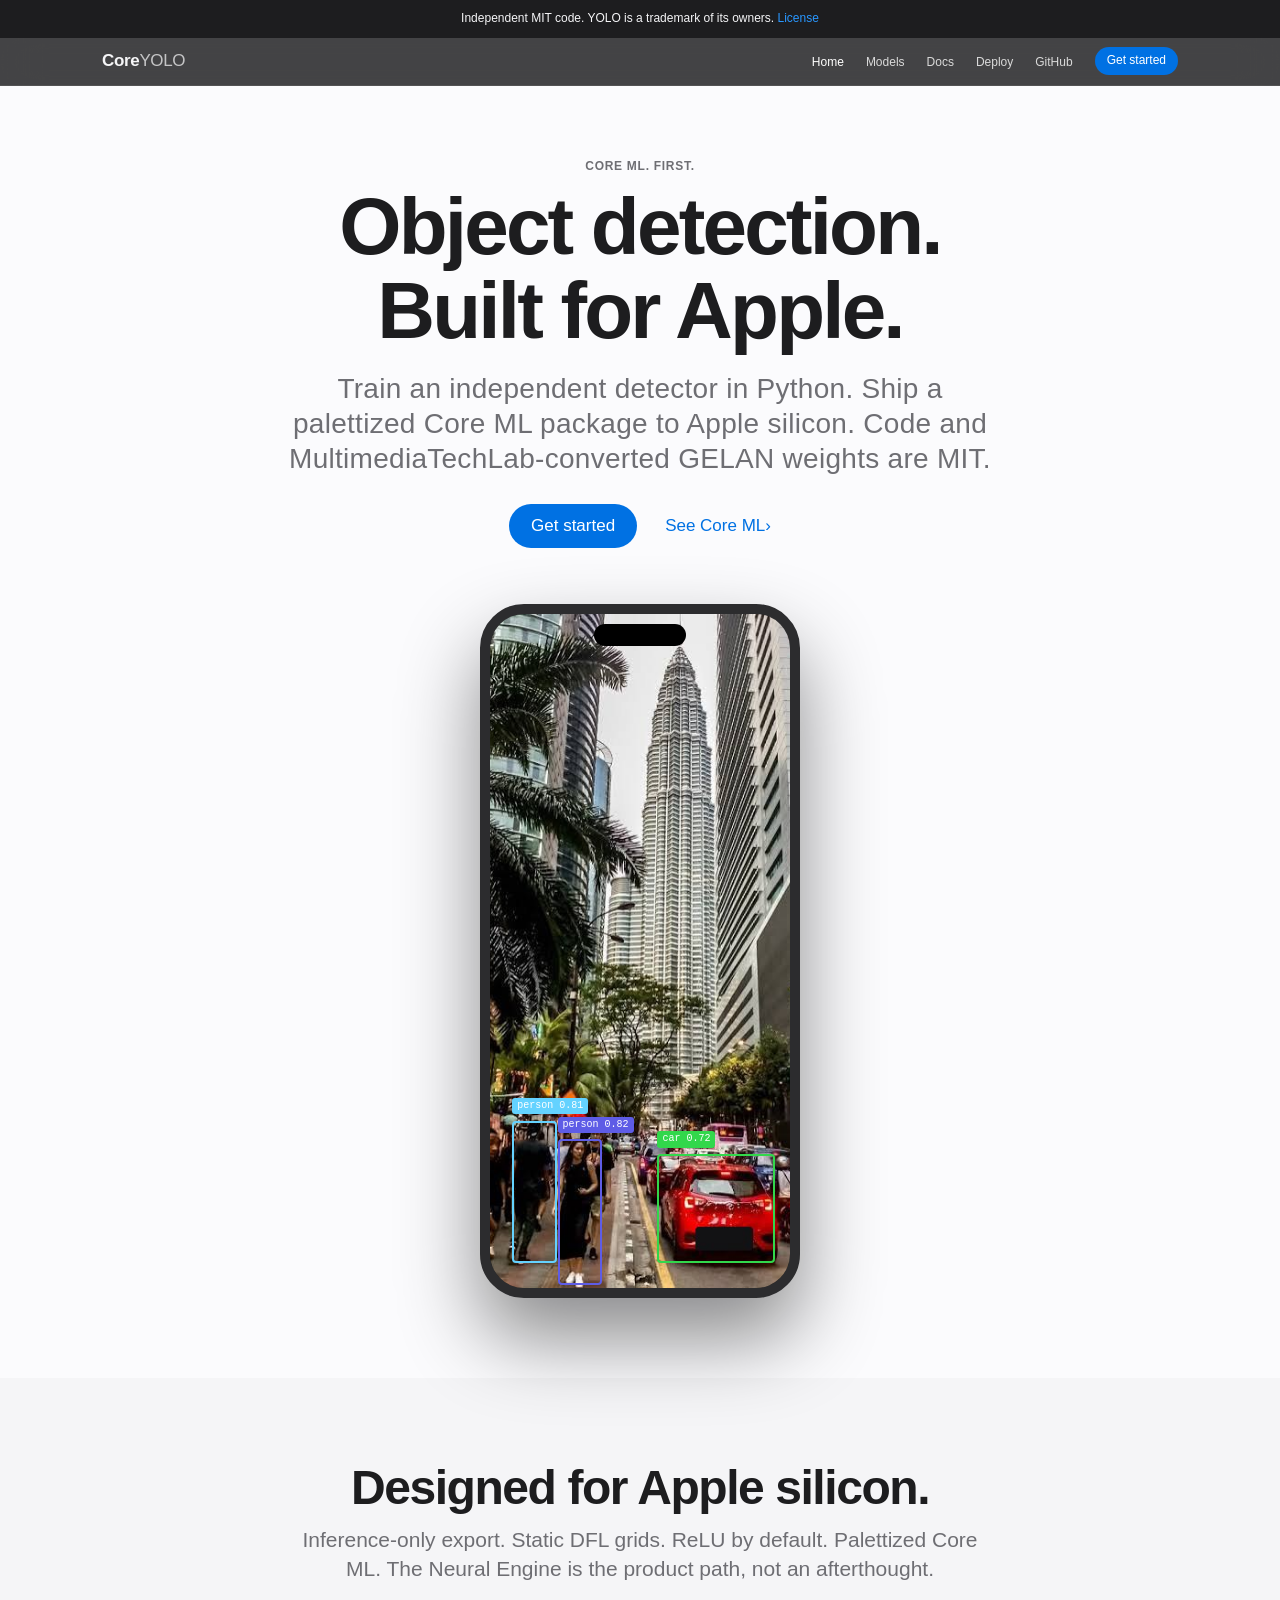
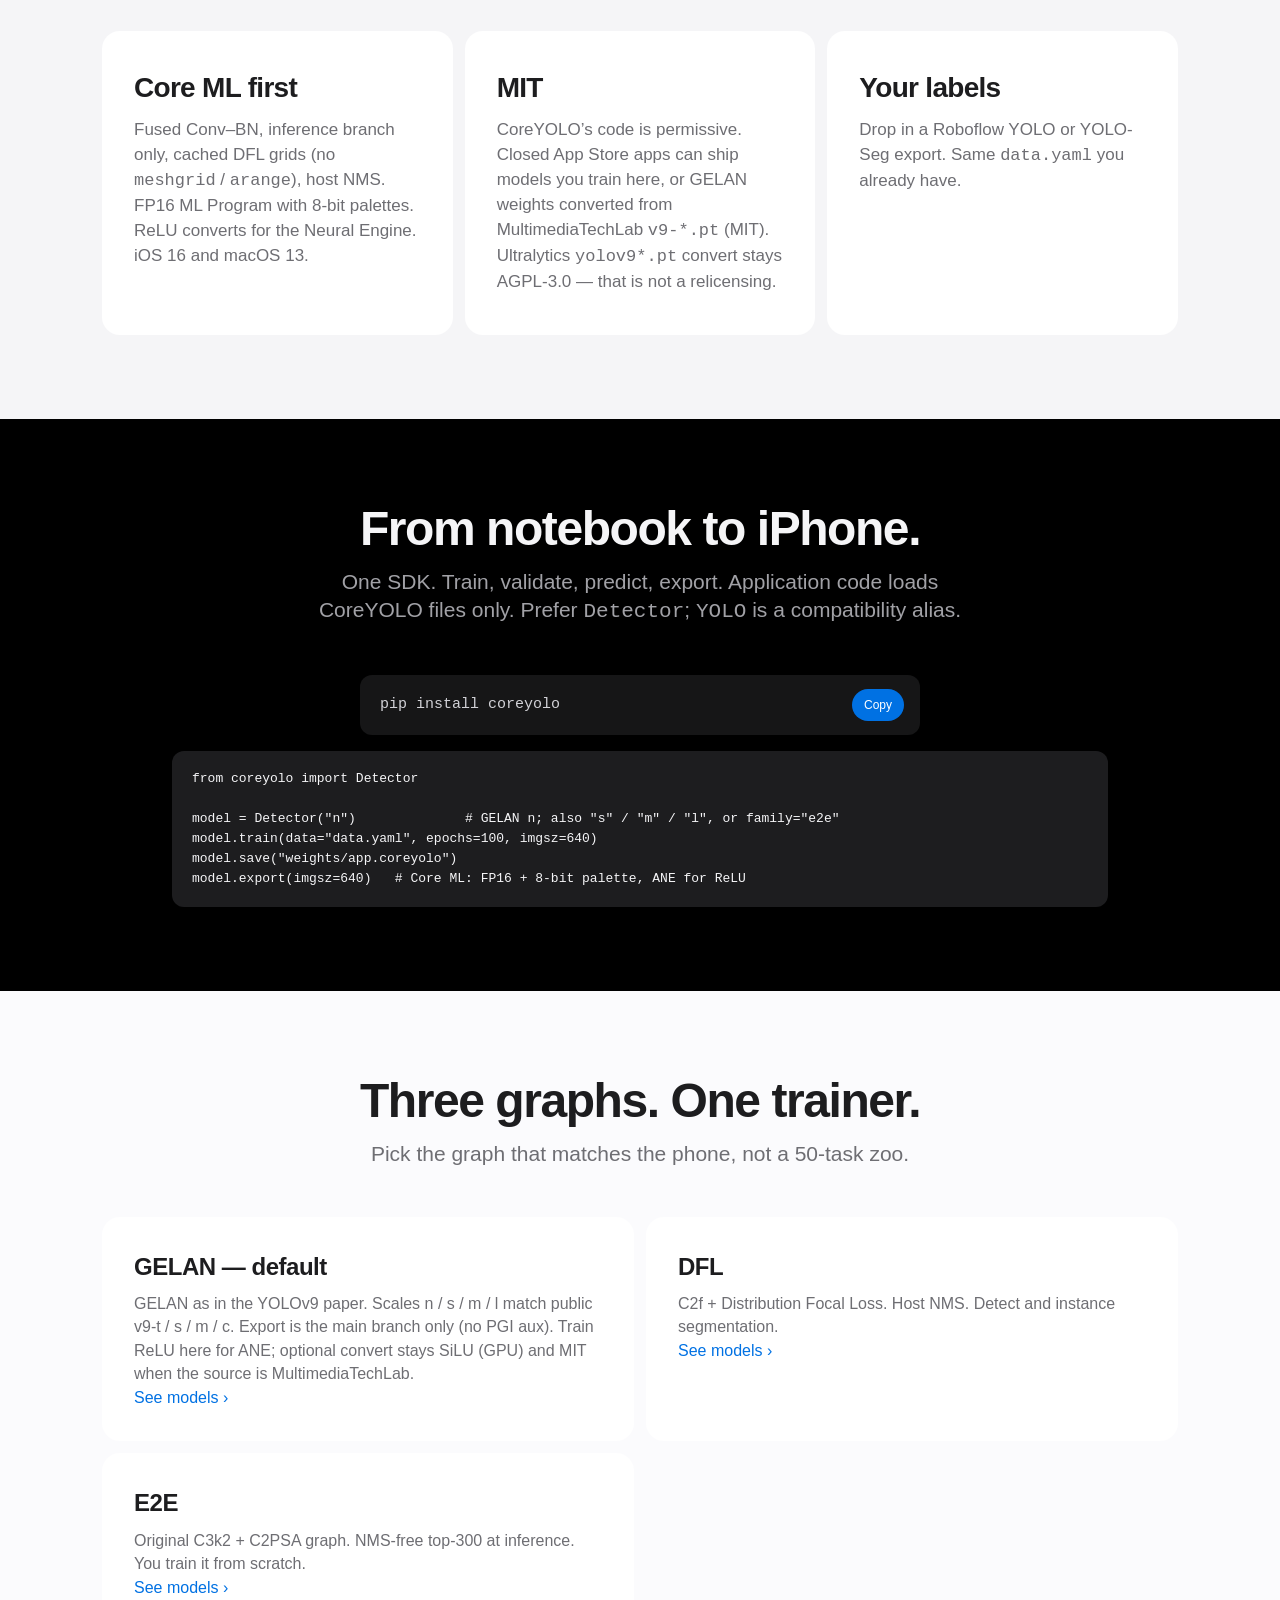
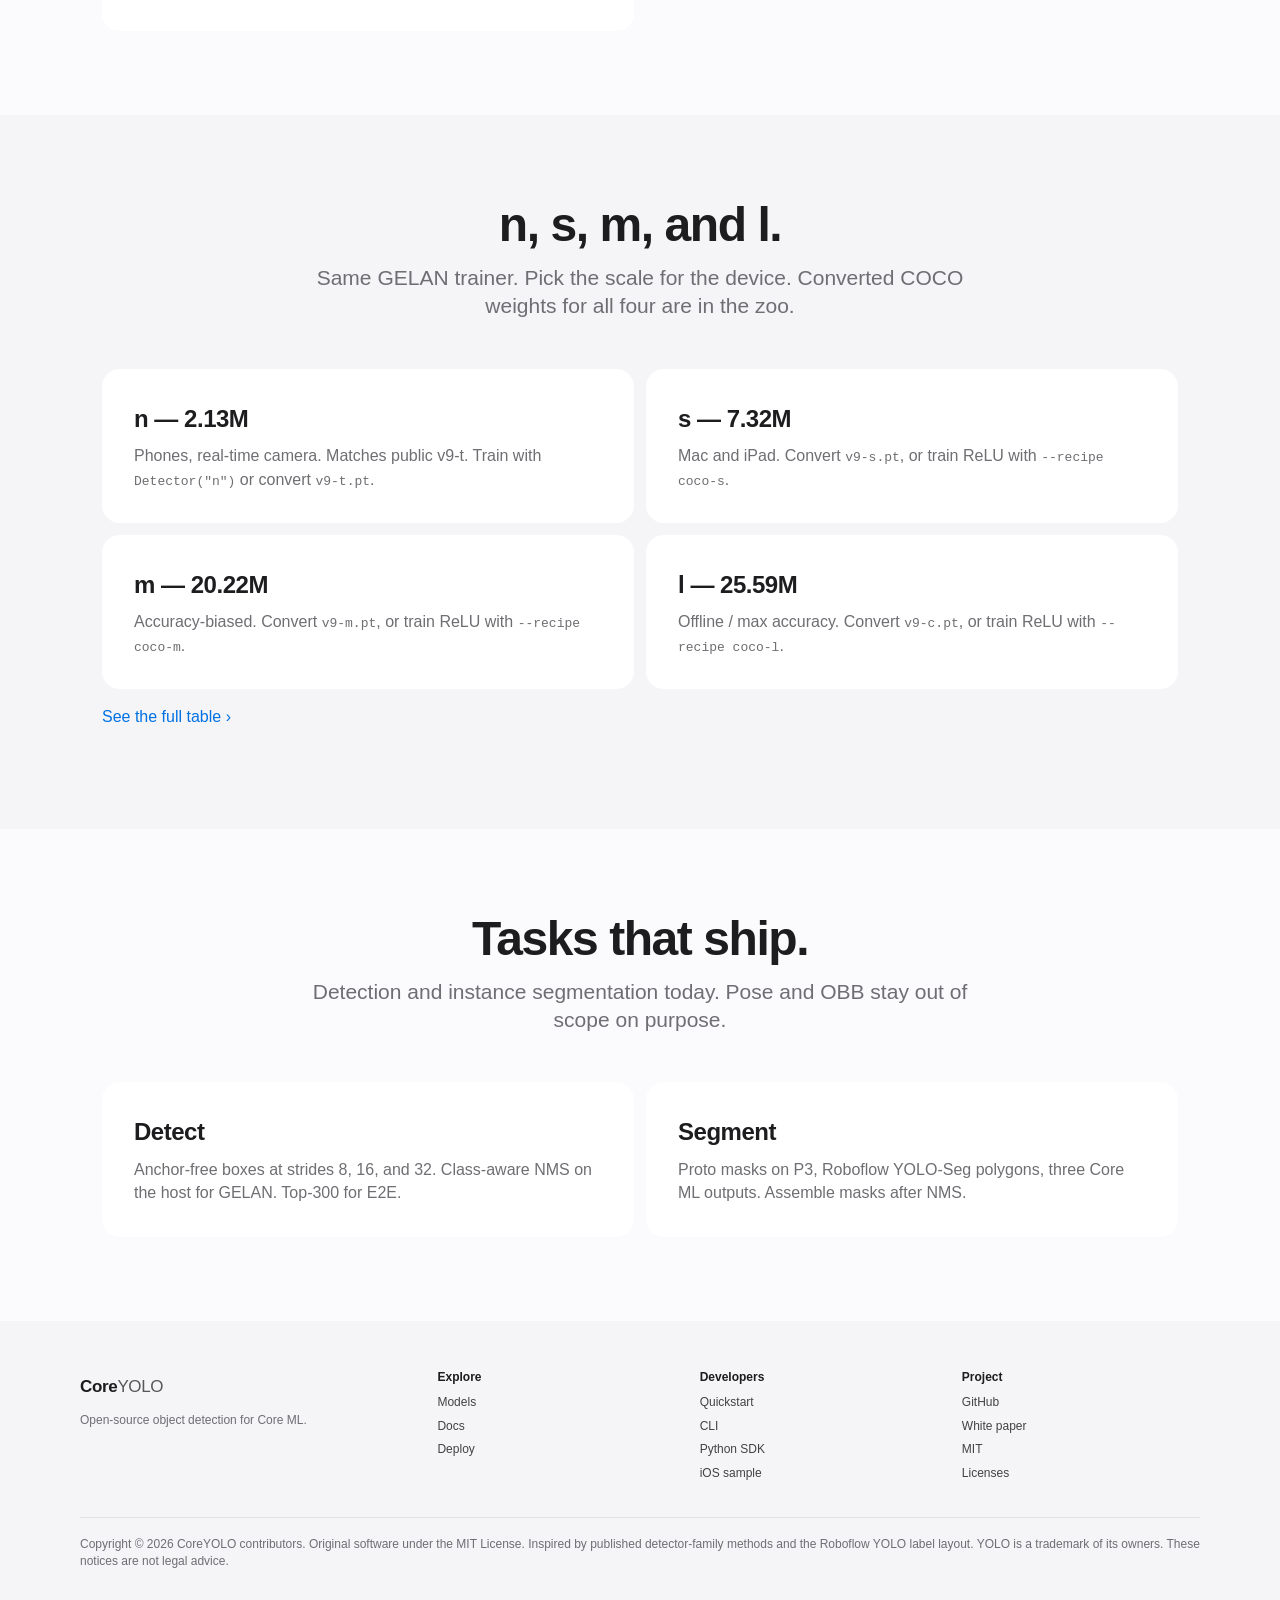
==== website/index.html @ d2b10062 "Convert MultimediaTechLab v9 weights as MIT and publish the matching GitHub Pages site. Stamp Ultral" ====
<!DOCTYPE html>
<html lang="en">
<head>
  <meta charset="utf-8" />
  <meta name="viewport" content="width=device-width, initial-scale=1" />
  <title>CoreYOLO — Object detection for Apple silicon</title>
  <meta name="description" content="Independent MIT detector trained in PyTorch and shipped as palettized Core ML." />
  <link rel="stylesheet" href="css/site.css?v=mit" />
</head>
<body>
  <div class="ribbon">Independent MIT code. YOLO is a trademark of its owners. <a href="docs.html#license">License</a></div>
  <header class="nav">
    <div class="nav-inner">
      <a class="wordmark" href="index.html">Core<span>YOLO</span></a>
      <button class="nav-toggle" type="button" aria-label="Menu" aria-expanded="false">☰</button>
      <ul class="nav-links">
        <li><a href="index.html" aria-current="page">Home</a></li>
        <li><a href="models.html">Models</a></li>
        <li><a href="docs.html">Docs</a></li>
        <li><a href="deploy.html">Deploy</a></li>
        <li><a href="https://github.com/zawawiAI/coreyolo">GitHub</a></li>
        <li><a class="nav-cta" href="docs.html#quickstart">Get started</a></li>
      </ul>
    </div>
  </header>

  <section class="hero">
    <p class="eyebrow">Core ML. First.</p>
    <h1>Object detection.<br />Built for Apple.</h1>
    <p class="sub">Train an independent detector in Python. Ship a palettized Core ML package to Apple silicon. Code and MultimediaTechLab-converted GELAN weights are MIT.</p>
    <div class="hero-actions">
      <a class="btn btn-blue" href="docs.html#quickstart">Get started</a>
      <a class="btn btn-text" href="deploy.html">See Core ML</a>
    </div>
  </section>

  <div class="phone-stage">
    <div class="phone" aria-hidden="true">
      <img class="scene" src="img/scene.jpg" alt="" />
      <div class="notch"></div>
      <div class="box" style="left:7.4%;top:75.2%;width:15.0%;height:21.2%;border-color:#64d2ff;"></div>
      <div class="tag" style="left:7.4%;top:71.8%;background:#64d2ff;">person 0.81</div>
      <div class="box" style="left:22.5%;top:78.0%;width:14.8%;height:21.6%;border-color:#5e5ce6;"></div>
      <div class="tag" style="left:22.5%;top:74.6%;background:#5e5ce6;">person 0.82</div>
      <div class="box" style="left:55.8%;top:80.2%;width:39.1%;height:16.1%;border-color:#32d74b;"></div>
      <div class="tag" style="left:55.8%;top:76.8%;background:#32d74b;">car 0.72</div>
    </div>
  </div>

  <section class="section gray">
    <div class="wrap-wide">
      <h2>Designed for Apple silicon.</h2>
      <p class="lead">Inference-only export. Static DFL grids. ReLU by default. Palettized Core ML. The Neural Engine is the product path, not an afterthought.</p>
      <div class="tiles">
        <article class="tile">
          <h3>Core ML first</h3>
          <p>Fused Conv–BN, inference branch only, cached DFL grids (no <code>meshgrid</code> / <code>arange</code>), host NMS. FP16 ML Program with 8-bit palettes. ReLU converts for the Neural Engine. iOS 16 and macOS 13.</p>
        </article>
        <article class="tile">
          <h3>MIT</h3>
          <p>CoreYOLO’s code is permissive. Closed App Store apps can ship models you train here, or GELAN weights converted from MultimediaTechLab <code>v9-*.pt</code> (MIT). Ultralytics <code>yolov9*.pt</code> convert stays AGPL-3.0 — that is not a relicensing.</p>
        </article>
        <article class="tile">
          <h3>Your labels</h3>
          <p>Drop in a Roboflow YOLO or YOLO-Seg export. Same <code>data.yaml</code> you already have.</p>
        </article>
      </div>
    </div>
  </section>

  <section class="section dark">
    <div class="wrap">
      <h2>From notebook to iPhone.</h2>
      <p class="lead">One SDK. Train, validate, predict, export. Application code loads CoreYOLO files only. Prefer <code>Detector</code>; <code>YOLO</code> is a compatibility alias.</p>
      <div class="install">
        <code id="install-line">pip install coreyolo</code>
        <button class="copy" type="button" data-copy="#install-line">Copy</button>
      </div>
      <pre><code>from coreyolo import Detector

model = Detector("n")              # GELAN n; also "s" / "m" / "l", or family="e2e"
model.train(data="data.yaml", epochs=100, imgsz=640)
model.save("weights/app.coreyolo")
model.export(imgsz=640)   # Core ML: FP16 + 8-bit palette, ANE for ReLU</code></pre>
    </div>
  </section>

  <section class="section">
    <div class="wrap-wide">
      <h2>Three graphs. One trainer.</h2>
      <p class="lead">Pick the graph that matches the phone, not a 50-task zoo.</p>
      <div class="grid-2">
        <article class="card">
          <h3>GELAN — default</h3>
          <p>GELAN as in the YOLOv9 paper. Scales n / s / m / l match public v9-t / s / m / c. Export is the main branch only (no PGI aux). Train ReLU here for ANE; optional convert stays SiLU (GPU) and MIT when the source is MultimediaTechLab.</p>
          <p><a href="models.html">See models ›</a></p>
        </article>
        <article class="card">
          <h3>DFL</h3>
          <p>C2f + Distribution Focal Loss. Host NMS. Detect and instance segmentation.</p>
          <p><a href="models.html">See models ›</a></p>
        </article>
        <article class="card">
          <h3>E2E</h3>
          <p>Original C3k2 + C2PSA graph. NMS-free top-300 at inference. You train it from scratch.</p>
          <p><a href="models.html">See models ›</a></p>
        </article>
      </div>
    </div>
  </section>

  <section class="section gray">
    <div class="wrap-wide">
      <h2>n, s, m, and l.</h2>
      <p class="lead">Same GELAN trainer. Pick the scale for the device. Converted COCO weights for all four are in the zoo.</p>
      <div class="grid-2">
        <article class="card">
          <h3>n — 2.13M</h3>
          <p>Phones, real-time camera. Matches public v9-t. Train with <code>Detector("n")</code> or convert <code>v9-t.pt</code>.</p>
        </article>
        <article class="card">
          <h3>s — 7.32M</h3>
          <p>Mac and iPad. Convert <code>v9-s.pt</code>, or train ReLU with <code>--recipe coco-s</code>.</p>
        </article>
        <article class="card">
          <h3>m — 20.22M</h3>
          <p>Accuracy-biased. Convert <code>v9-m.pt</code>, or train ReLU with <code>--recipe coco-m</code>.</p>
        </article>
        <article class="card">
          <h3>l — 25.59M</h3>
          <p>Offline / max accuracy. Convert <code>v9-c.pt</code>, or train ReLU with <code>--recipe coco-l</code>.</p>
        </article>
      </div>
      <p><a href="models.html">See the full table ›</a></p>
    </div>
  </section>

  <section class="section">
    <div class="wrap-wide">
      <h2>Tasks that ship.</h2>
      <p class="lead">Detection and instance segmentation today. Pose and OBB stay out of scope on purpose.</p>
      <div class="grid-2">
        <article class="card">
          <h3>Detect</h3>
          <p>Anchor-free boxes at strides 8, 16, and 32. Class-aware NMS on the host for GELAN. Top-300 for E2E.</p>
        </article>
        <article class="card">
          <h3>Segment</h3>
          <p>Proto masks on P3, Roboflow YOLO-Seg polygons, three Core ML outputs. Assemble masks after NMS.</p>
        </article>
      </div>
    </div>
  </section>

  <footer class="footer">
    <div class="footer-grid">
      <div>
        <a class="wordmark" href="index.html" style="color:#1d1d1f">Core<span>YOLO</span></a>
        <p>Open-source object detection for Core ML.</p>
      </div>
      <div>
        <h4>Explore</h4>
        <a href="models.html">Models</a>
        <a href="docs.html">Docs</a>
        <a href="deploy.html">Deploy</a>
      </div>
      <div>
        <h4>Developers</h4>
        <a href="docs.html#quickstart">Quickstart</a>
        <a href="docs.html#cli">CLI</a>
        <a href="docs.html#sdk">Python SDK</a>
        <a href="https://github.com/zawawiAI/coreyolo/tree/main/examples/ios">iOS sample</a>
      </div>
      <div>
        <h4>Project</h4>
        <a href="https://github.com/zawawiAI/coreyolo">GitHub</a>
        <a href="https://github.com/zawawiAI/coreyolo/blob/main/docs/CoreYOLO-White-Paper.pdf">White paper</a>
        <a href="https://github.com/zawawiAI/coreyolo/blob/main/LICENSE">MIT</a>
        <a href="https://github.com/zawawiAI/coreyolo/blob/main/docs/licenses.md">Licenses</a>
      </div>
    </div>
    <p class="legal">Copyright © 2026 CoreYOLO contributors. Original software under the MIT License. Inspired by published detector-family methods and the Roboflow YOLO label layout. YOLO is a trademark of its owners. These notices are not legal advice.</p>
  </footer>
  <script src="js/site.js"></script>
</body>
</html>
---- website/css/site.css ----
:root {
  --bg: #fbfbfd;
  --bg-alt: #f5f5f7;
  --bg-dark: #000;
  --bg-elevated: #1d1d1f;
  --text: #1d1d1f;
  --text-on-dark: #f5f5f7;
  --muted: #6e6e73;
  --muted-on-dark: #a1a1a6;
  --blue: #0071e3;
  --blue-hover: #0077ed;
  --line: rgba(0, 0, 0, 0.08);
  --line-dark: rgba(255, 255, 255, 0.12);
  --nav-h: 48px;
  --radius: 18px;
  --radius-sm: 12px;
  --max: 980px;
  --wide: 1120px;
  --font: -apple-system, BlinkMacSystemFont, "SF Pro Display", "SF Pro Text",
    "Helvetica Neue", Helvetica, Arial, sans-serif;
  --mono: "SF Mono", ui-monospace, Menlo, Monaco, Consolas, monospace;
}

*,
*::before,
*::after {
  box-sizing: border-box;
}

html {
  scroll-behavior: smooth;
}

body {
  margin: 0;
  font-family: var(--font);
  background: var(--bg);
  color: var(--text);
  line-height: 1.47;
  -webkit-font-smoothing: antialiased;
}

a {
  color: var(--blue);
  text-decoration: none;
}

a:hover {
  text-decoration: underline;
}

img {
  max-width: 100%;
}

.nav {
  position: sticky;
  top: 0;
  z-index: 40;
  height: var(--nav-h);
  background: rgba(22, 22, 23, 0.8);
  backdrop-filter: saturate(180%) blur(20px);
  -webkit-backdrop-filter: saturate(180%) blur(20px);
  border-bottom: 1px solid rgba(255, 255, 255, 0.08);
}

.nav-inner {
  max-width: var(--wide);
  height: 100%;
  margin: 0 auto;
  padding: 0 22px;
  display: flex;
  align-items: center;
  gap: 22px;
  position: relative;
}

.wordmark {
  color: #f5f5f7;
  font-size: 17px;
  font-weight: 600;
  letter-spacing: -0.02em;
  text-decoration: none;
}

.wordmark:hover {
  text-decoration: none;
  color: #fff;
}

.wordmark span {
  font-weight: 400;
  opacity: 0.72;
}

.nav-links {
  display: flex;
  align-items: center;
  gap: 22px;
  margin-left: auto;
  list-style: none;
  padding: 0;
}

.nav-links a {
  color: rgba(255, 255, 255, 0.8);
  font-size: 12px;
  text-decoration: none;
}

.nav-links a:hover,
.nav-links a[aria-current="page"] {
  color: #fff;
  text-decoration: none;
}

.nav-cta {
  display: inline-flex;
  align-items: center;
  height: 28px;
  padding: 0 12px;
  border-radius: 980px;
  background: var(--blue);
  color: #fff !important;
  font-size: 12px;
  font-weight: 500;
}

.nav-cta:hover {
  background: var(--blue-hover);
}

.nav-toggle {
  display: none;
  margin-left: auto;
  width: 40px;
  height: 40px;
  border: 0;
  background: transparent;
  color: #fff;
  font-size: 22px;
  cursor: pointer;
}

.eyebrow {
  font-size: 12px;
  font-weight: 600;
  letter-spacing: 0.06em;
  text-transform: uppercase;
  color: var(--muted);
  margin: 0 0 10px;
}

.hero {
  text-align: center;
  padding: 72px 22px 36px;
}

.hero h1 {
  margin: 0;
  font-size: clamp(44px, 8vw, 80px);
  font-weight: 600;
  letter-spacing: -0.035em;
  line-height: 1.05;
}

.hero .sub {
  max-width: 720px;
  margin: 18px auto 0;
  font-size: clamp(19px, 2.4vw, 28px);
  font-weight: 400;
  color: var(--muted);
  letter-spacing: 0.01em;
  line-height: 1.25;
}

.hero-actions {
  display: flex;
  justify-content: center;
  gap: 28px;
  margin-top: 28px;
  flex-wrap: wrap;
}

.btn {
  display: inline-flex;
  align-items: center;
  justify-content: center;
  min-width: 28px;
  height: 44px;
  padding: 0 22px;
  border-radius: 980px;
  font-size: 17px;
  font-weight: 400;
  text-decoration: none;
  border: 0;
  cursor: pointer;
}

.btn:hover {
  text-decoration: none;
}

.btn-blue {
  background: var(--blue);
  color: #fff;
}

.btn-blue:hover {
  background: var(--blue-hover);
}

.btn-text {
  background: transparent;
  color: var(--blue);
  padding: 0;
  height: auto;
}

.btn-text::after {
  content: " ›";
}

.wrap {
  max-width: var(--max);
  margin: 0 auto;
  padding: 0 22px;
}

.wrap-wide {
  max-width: var(--wide);
  margin: 0 auto;
  padding: 0 22px;
}

.section {
  padding: 84px 0;
}

.section h2 {
  margin: 0 0 12px;
  font-size: clamp(32px, 5vw, 48px);
  font-weight: 600;
  letter-spacing: -0.03em;
  line-height: 1.1;
  text-align: center;
}

.section .lead {
  text-align: center;
  color: var(--muted);
  font-size: 21px;
  max-width: 680px;
  margin: 0 auto 48px;
  line-height: 1.35;
}

.dark {
  background: var(--bg-dark);
  color: var(--text-on-dark);
}

.dark .lead,
.dark .eyebrow,
.dark .muted {
  color: var(--muted-on-dark);
}

.gray {
  background: var(--bg-alt);
}

.tiles {
  display: grid;
  grid-template-columns: repeat(3, 1fr);
  gap: 12px;
}

.tile {
  background: #fff;
  border-radius: var(--radius);
  padding: 36px 32px 40px;
  min-height: 280px;
}

.dark .tile {
  background: var(--bg-elevated);
}

.tile h3 {
  margin: 0 0 10px;
  font-size: 28px;
  letter-spacing: -0.025em;
  font-weight: 600;
}

.tile p {
  margin: 0;
  color: var(--muted);
  font-size: 17px;
}

.dark .tile p {
  color: var(--muted-on-dark);
}

.phone-stage {
  display: flex;
  justify-content: center;
  padding: 20px 22px 80px;
}

.phone {
  width: min(320px, 86vw);
  aspect-ratio: 9 / 19.5;
  border-radius: 44px;
  background: #111 url("img/scene.jpg") center / cover no-repeat;
  border: 10px solid #2c2c2e;
  box-shadow: 0 40px 80px rgba(0, 0, 0, 0.45);
  position: relative;
  overflow: hidden;
}

.phone .notch {
  position: absolute;
  top: 10px;
  left: 50%;
  transform: translateX(-50%);
  width: 92px;
  height: 22px;
  background: #000;
  border-radius: 14px;
  z-index: 2;
}

.phone .scene {
  position: absolute;
  top: 0;
  left: 0;
  width: 100%;
  height: 100%;
  object-fit: cover;
  object-position: center center;
  display: block;
}

.phone .box {
  position: absolute;
  border: 2px solid #32d74b;
  border-radius: 4px;
  z-index: 1;
  pointer-events: none;
}

.phone .tag {
  position: absolute;
  font-size: 10px;
  color: #fff;
  background: #32d74b;
  padding: 1px 5px;
  border-radius: 3px;
  font-family: var(--mono);
  z-index: 1;
  pointer-events: none;
  white-space: nowrap;
}

.install {
  display: flex;
  align-items: center;
  justify-content: space-between;
  gap: 16px;
  flex-wrap: wrap;
  max-width: 560px;
  margin: 0 auto;
  background: #fff;
  border-radius: var(--radius-sm);
  padding: 14px 16px 14px 20px;
  font-family: var(--mono);
  font-size: 15px;
}

.dark .install {
  background: #161617;
  color: #d2d2d7;
}

.copy {
  flex: none;
  height: 32px;
  padding: 0 12px;
  border: 0;
  border-radius: 980px;
  background: var(--blue);
  color: #fff;
  font-family: var(--font);
  font-size: 12px;
  cursor: pointer;
}

.grid-2 {
  display: grid;
  grid-template-columns: 1fr 1fr;
  gap: 12px;
}

.card {
  background: #fff;
  border-radius: var(--radius);
  padding: 32px;
}

.dark .card {
  background: var(--bg-elevated);
}

.card h3 {
  margin: 0 0 8px;
  font-size: 24px;
  letter-spacing: -0.02em;
}

.card p {
  margin: 0;
  color: var(--muted);
}

pre,
.code {
  font-family: var(--mono);
  font-size: 13px;
  line-height: 1.55;
  background: #1d1d1f;
  color: #f5f5f7;
  border-radius: 12px;
  padding: 18px 20px;
  overflow-x: auto;
  margin: 16px 0 0;
}

.code-toolbar {
  display: flex;
  justify-content: space-between;
  align-items: center;
  margin-top: 20px;
}

.code-toolbar span {
  font-size: 12px;
  color: var(--muted);
}

table {
  width: 100%;
  border-collapse: collapse;
  font-size: 15px;
}

th,
td {
  text-align: left;
  padding: 14px 12px;
  border-bottom: 1px solid var(--line);
}

th {
  font-size: 12px;
  letter-spacing: 0.04em;
  text-transform: uppercase;
  color: var(--muted);
  font-weight: 600;
}

.table-wrap {
  background: #fff;
  border-radius: var(--radius);
  overflow-x: auto;
  padding: 8px 12px 4px;
}

.page-hero {
  padding: 64px 22px 24px;
  text-align: center;
}

.page-hero h1 {
  margin: 0;
  font-size: clamp(36px, 6vw, 56px);
  letter-spacing: -0.03em;
  font-weight: 600;
}

.page-hero p {
  margin: 12px auto 0;
  max-width: 640px;
  font-size: 21px;
  color: var(--muted);
}

.docs-layout {
  display: grid;
  grid-template-columns: 220px 1fr;
  gap: 40px;
  max-width: var(--wide);
  margin: 0 auto;
  padding: 24px 22px 96px;
}

.docs-side a {
  display: block;
  color: var(--text);
  font-size: 14px;
  padding: 7px 0;
  text-decoration: none;
}

.docs-side a:hover,
.docs-side a.active {
  color: var(--blue);
}

.docs-side h4 {
  margin: 22px 0 6px;
  font-size: 12px;
  text-transform: uppercase;
  letter-spacing: 0.05em;
  color: var(--muted);
}

.docs-body h2 {
  font-size: 32px;
  letter-spacing: -0.03em;
  margin: 40px 0 10px;
}

.docs-body h2:first-child {
  margin-top: 0;
}

.docs-body p {
  color: var(--muted);
  font-size: 17px;
}

.note {
  background: #fff6e5;
  border: 1px solid rgba(0, 0, 0, 0.08);
  border-radius: var(--radius-sm);
  padding: 16px 18px;
  color: var(--text);
  font-size: 15px;
  line-height: 1.45;
  max-width: 720px;
  margin: 0 auto 28px;
  text-align: left;
}

.docs-body .note {
  margin: 16px 0 28px;
  color: var(--text);
}

.docs-body .note p {
  color: var(--text);
  font-size: 15px;
  margin: 0 0 10px;
}

.docs-body .note p:last-child {
  margin-bottom: 0;
}

.footer {
  background: var(--bg-alt);
  padding: 48px 22px 36px;
  color: var(--muted);
  font-size: 12px;
}

.footer-grid {
  max-width: var(--wide);
  margin: 0 auto;
  display: grid;
  grid-template-columns: 1.4fr 1fr 1fr 1fr;
  gap: 24px;
}

.footer a {
  display: block;
  color: #424245;
  text-decoration: none;
  margin: 6px 0;
}

.footer a:hover {
  text-decoration: underline;
}

.footer h4 {
  margin: 0 0 8px;
  color: #1d1d1f;
  font-size: 12px;
}

.legal {
  max-width: var(--wide);
  margin: 28px auto 0;
  padding-top: 18px;
  border-top: 1px solid var(--line);
}

.ribbon {
  background: #1d1d1f;
  color: #f5f5f7;
  text-align: center;
  font-size: 12px;
  padding: 10px 16px;
}

.ribbon a {
  color: #2997ff;
}

.tabs {
  display: flex;
  gap: 8px;
  justify-content: center;
  margin-bottom: 20px;
  flex-wrap: wrap;
}

.tab {
  border: 0;
  background: transparent;
  color: var(--muted);
  font-size: 15px;
  padding: 8px 14px;
  border-radius: 980px;
  cursor: pointer;
  font-family: var(--font);
}

.tab[aria-selected="true"] {
  background: #1d1d1f;
  color: #fff;
}

@media (max-width: 834px) {
  .tiles,
  .grid-2,
  .docs-layout,
  .footer-grid {
    grid-template-columns: 1fr;
  }

  .nav-toggle {
    display: block;
  }

  .nav-links {
    display: none;
    position: absolute;
    top: var(--nav-h);
    left: 0;
    right: 0;
    background: #161617;
    flex-direction: column;
    align-items: stretch;
    padding: 12px 22px 20px;
    gap: 0;
  }

  .nav-links.open {
    display: flex;
  }

  .nav-links a {
    padding: 12px 0;
    font-size: 17px;
    border-bottom: 1px solid var(--line-dark);
  }

  .section {
    padding: 56px 0;
  }

  .tile {
    min-height: 0;
  }
}
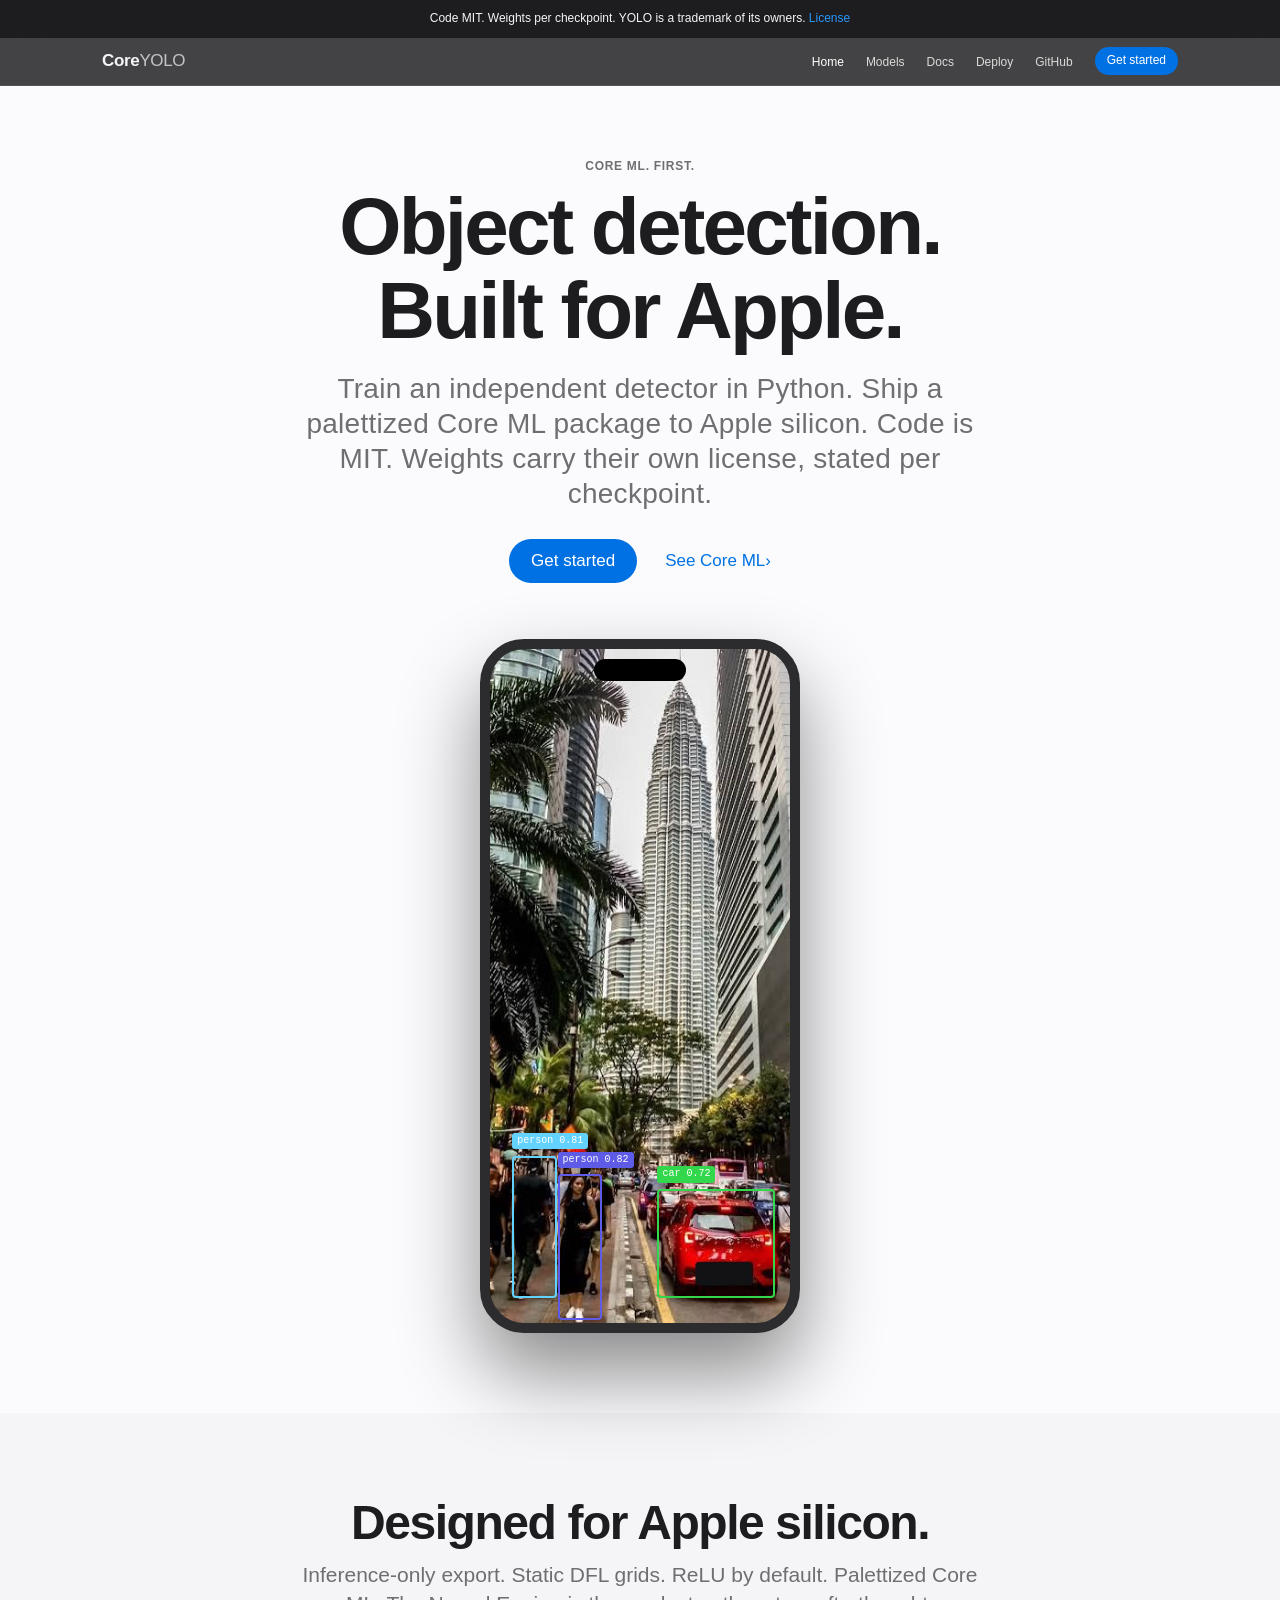
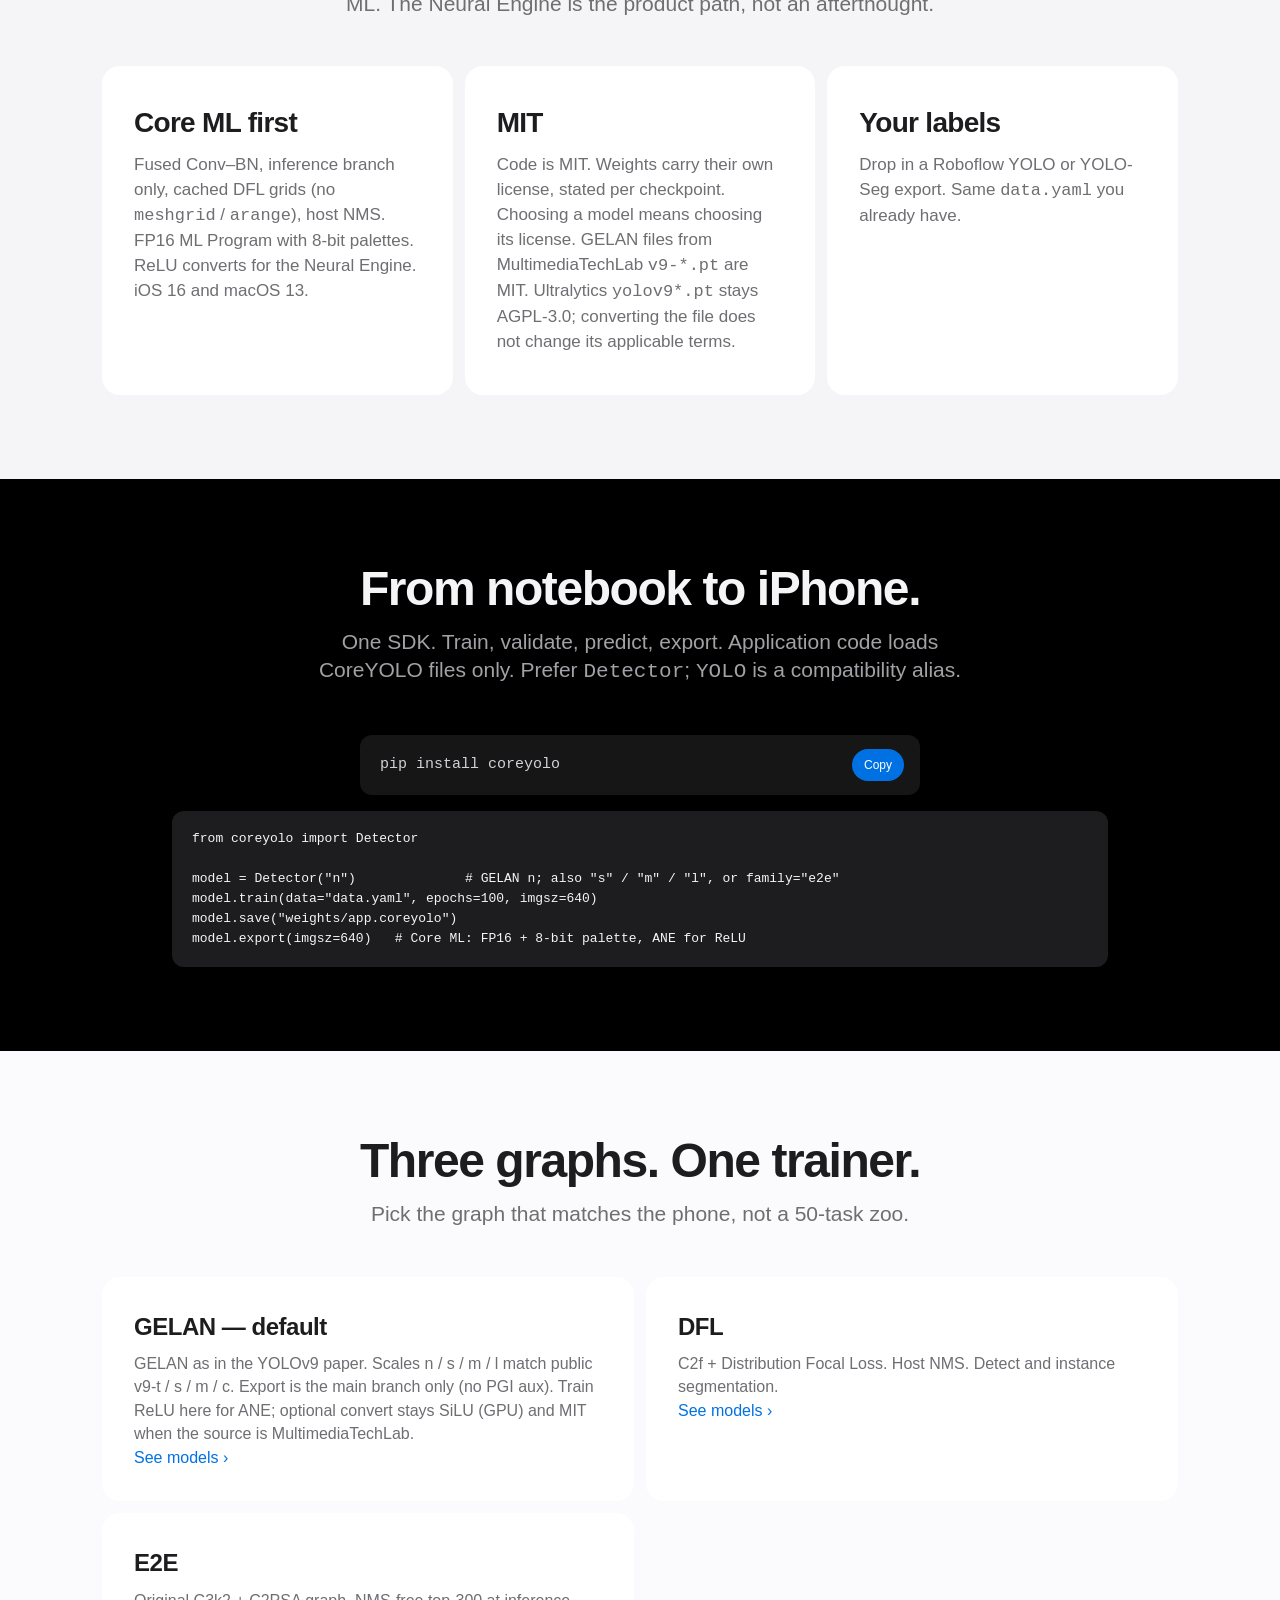
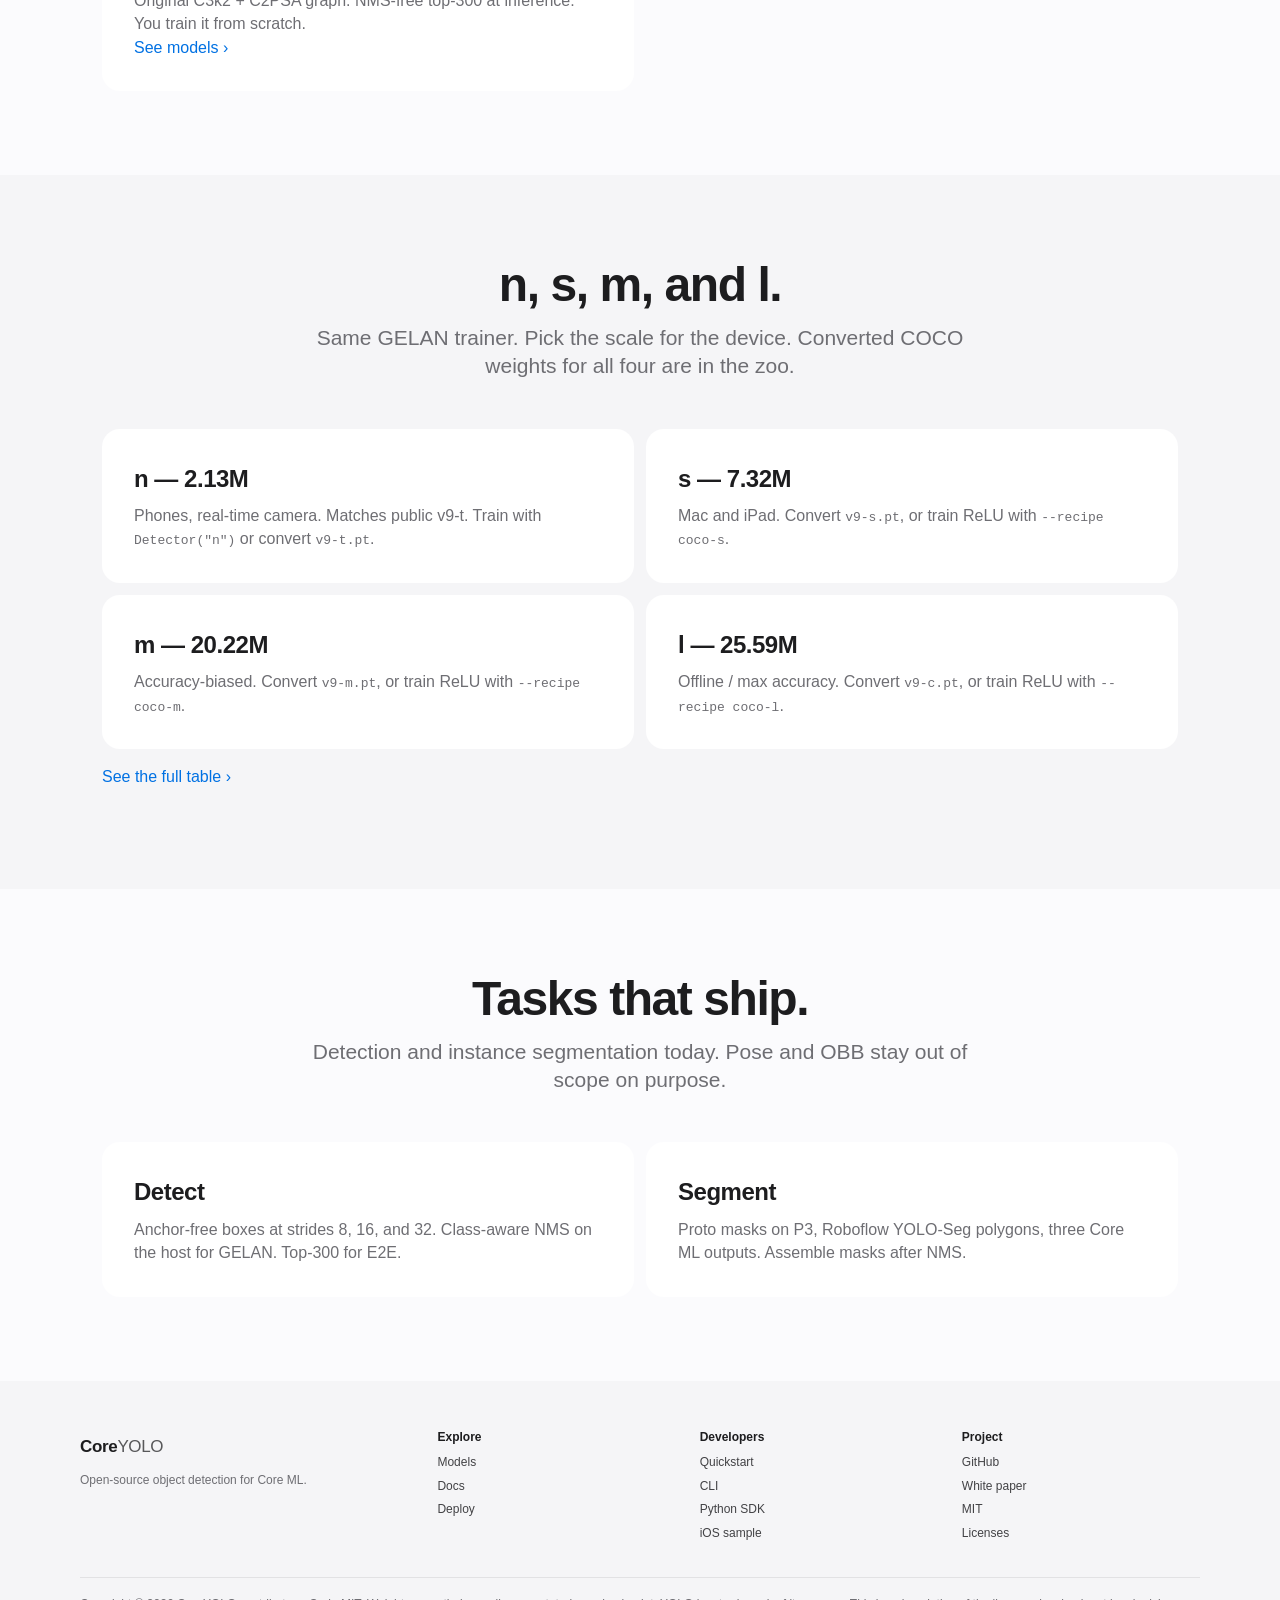
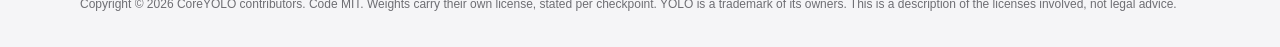
==== commit 83240b33: "Present licenses the LibreYOLO way: code MIT, weights per checkpoint. GitHub README, Pages, and NOTI" ====
--- a/website/index.html
+++ b/website/index.html
@@ -4,11 +4,11 @@
   <meta charset="utf-8" />
   <meta name="viewport" content="width=device-width, initial-scale=1" />
   <title>CoreYOLO — Object detection for Apple silicon</title>
-  <meta name="description" content="Independent MIT detector trained in PyTorch and shipped as palettized Core ML." />
-  <link rel="stylesheet" href="css/site.css?v=mit" />
+  <meta name="description" content="MIT code. Weights per checkpoint. Train in PyTorch, ship palettized Core ML." />
+  <link rel="stylesheet" href="css/site.css?v=lylic" />
 </head>
 <body>
-  <div class="ribbon">Independent MIT code. YOLO is a trademark of its owners. <a href="docs.html#license">License</a></div>
+  <div class="ribbon">Code MIT. Weights per checkpoint. YOLO is a trademark of its owners. <a href="docs.html#license">License</a></div>
   <header class="nav">
     <div class="nav-inner">
       <a class="wordmark" href="index.html">Core<span>YOLO</span></a>
@@ -27,7 +27,7 @@
   <section class="hero">
     <p class="eyebrow">Core ML. First.</p>
     <h1>Object detection.<br />Built for Apple.</h1>
-    <p class="sub">Train an independent detector in Python. Ship a palettized Core ML package to Apple silicon. Code and MultimediaTechLab-converted GELAN weights are MIT.</p>
+    <p class="sub">Train an independent detector in Python. Ship a palettized Core ML package to Apple silicon. Code is MIT. Weights carry their own license, stated per checkpoint.</p>
     <div class="hero-actions">
       <a class="btn btn-blue" href="docs.html#quickstart">Get started</a>
       <a class="btn btn-text" href="deploy.html">See Core ML</a>
@@ -58,7 +58,7 @@
         </article>
         <article class="tile">
           <h3>MIT</h3>
-          <p>CoreYOLO’s code is permissive. Closed App Store apps can ship models you train here, or GELAN weights converted from MultimediaTechLab <code>v9-*.pt</code> (MIT). Ultralytics <code>yolov9*.pt</code> convert stays AGPL-3.0 — that is not a relicensing.</p>
+          <p>Code is MIT. Weights carry their own license, stated per checkpoint. Choosing a model means choosing its license. GELAN files from MultimediaTechLab <code>v9-*.pt</code> are MIT. Ultralytics <code>yolov9*.pt</code> stays AGPL-3.0; converting the file does not change its applicable terms.</p>
         </article>
         <article class="tile">
           <h3>Your labels</h3>
@@ -176,10 +176,10 @@
         <a href="https://github.com/zawawiAI/coreyolo">GitHub</a>
         <a href="https://github.com/zawawiAI/coreyolo/blob/main/docs/CoreYOLO-White-Paper.pdf">White paper</a>
         <a href="https://github.com/zawawiAI/coreyolo/blob/main/LICENSE">MIT</a>
-        <a href="https://github.com/zawawiAI/coreyolo/blob/main/docs/licenses.md">Licenses</a>
+        <a href="docs.html#license">Licenses</a>
       </div>
     </div>
-    <p class="legal">Copyright © 2026 CoreYOLO contributors. Original software under the MIT License. Inspired by published detector-family methods and the Roboflow YOLO label layout. YOLO is a trademark of its owners. These notices are not legal advice.</p>
+    <p class="legal">Copyright © 2026 CoreYOLO contributors. Code MIT. Weights carry their own license, stated per checkpoint. YOLO is a trademark of its owners. This is a description of the licenses involved, not legal advice.</p>
   </footer>
   <script src="js/site.js"></script>
 </body>
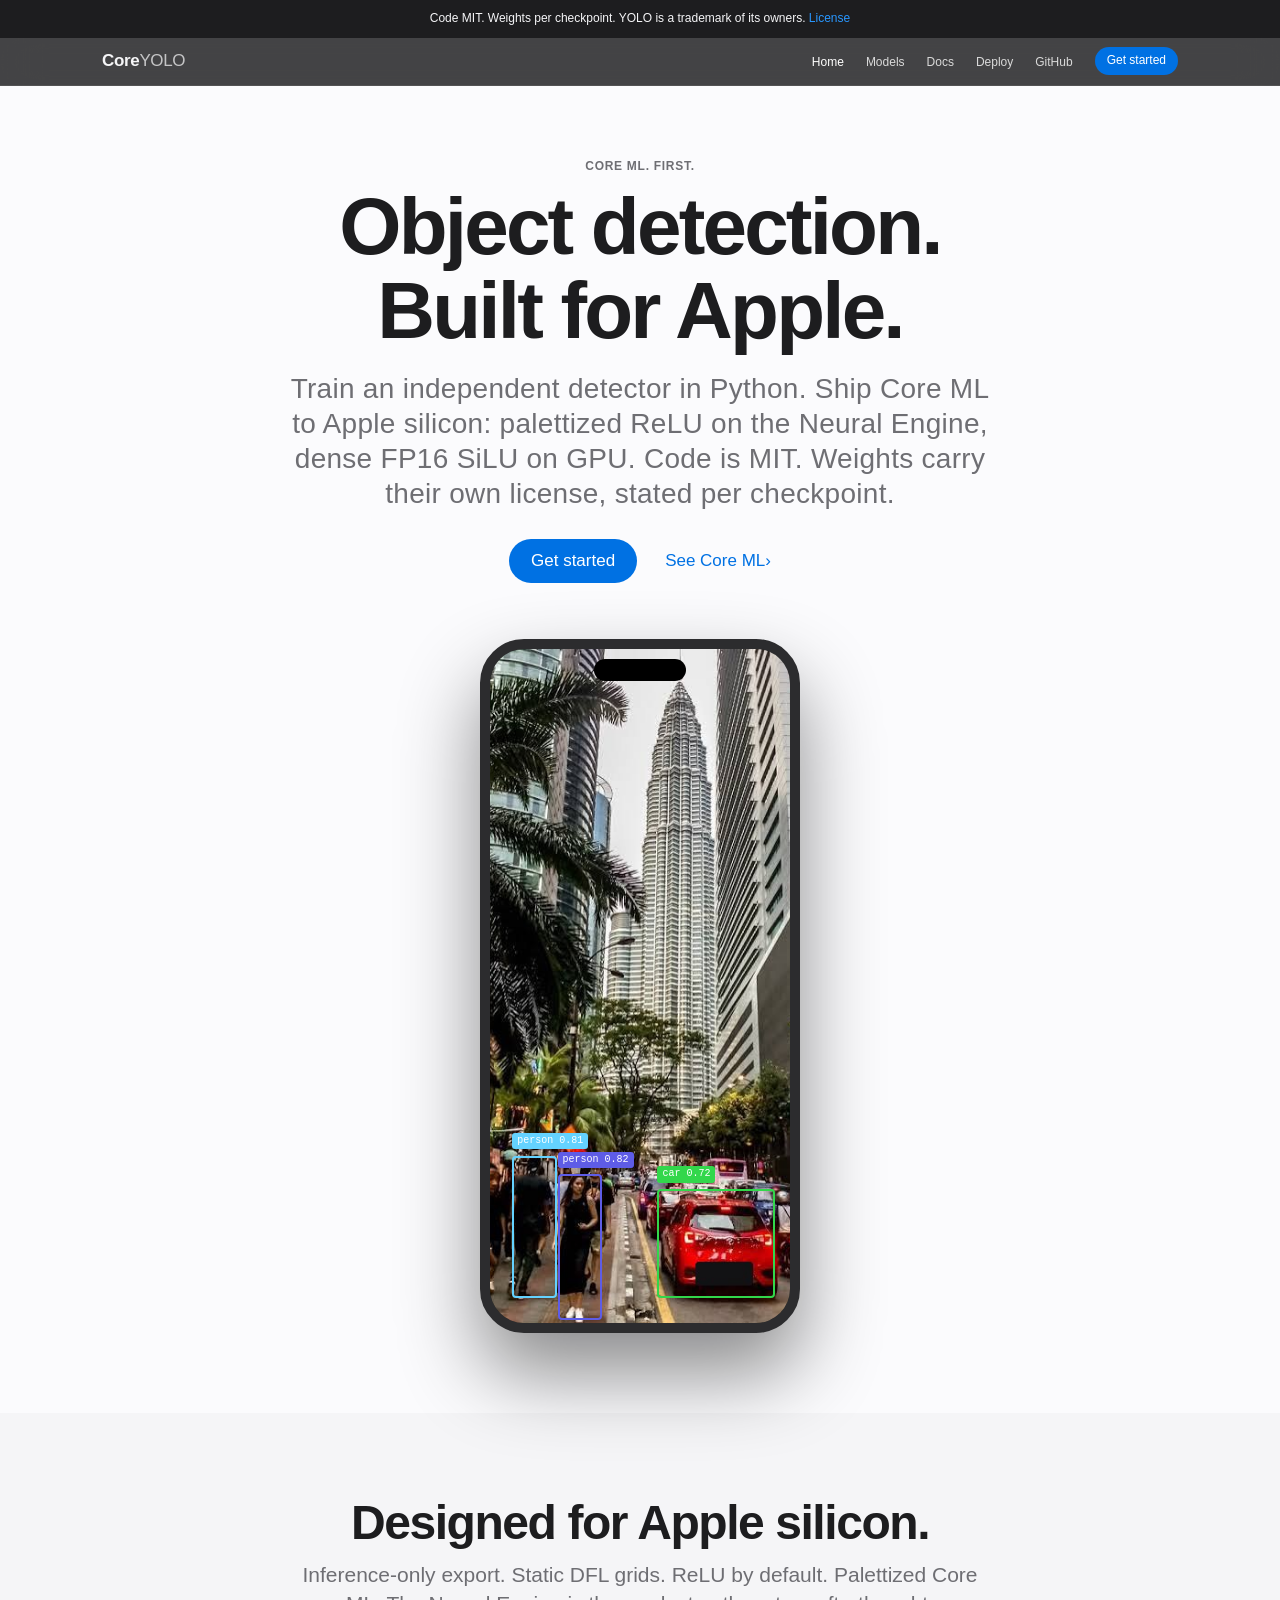
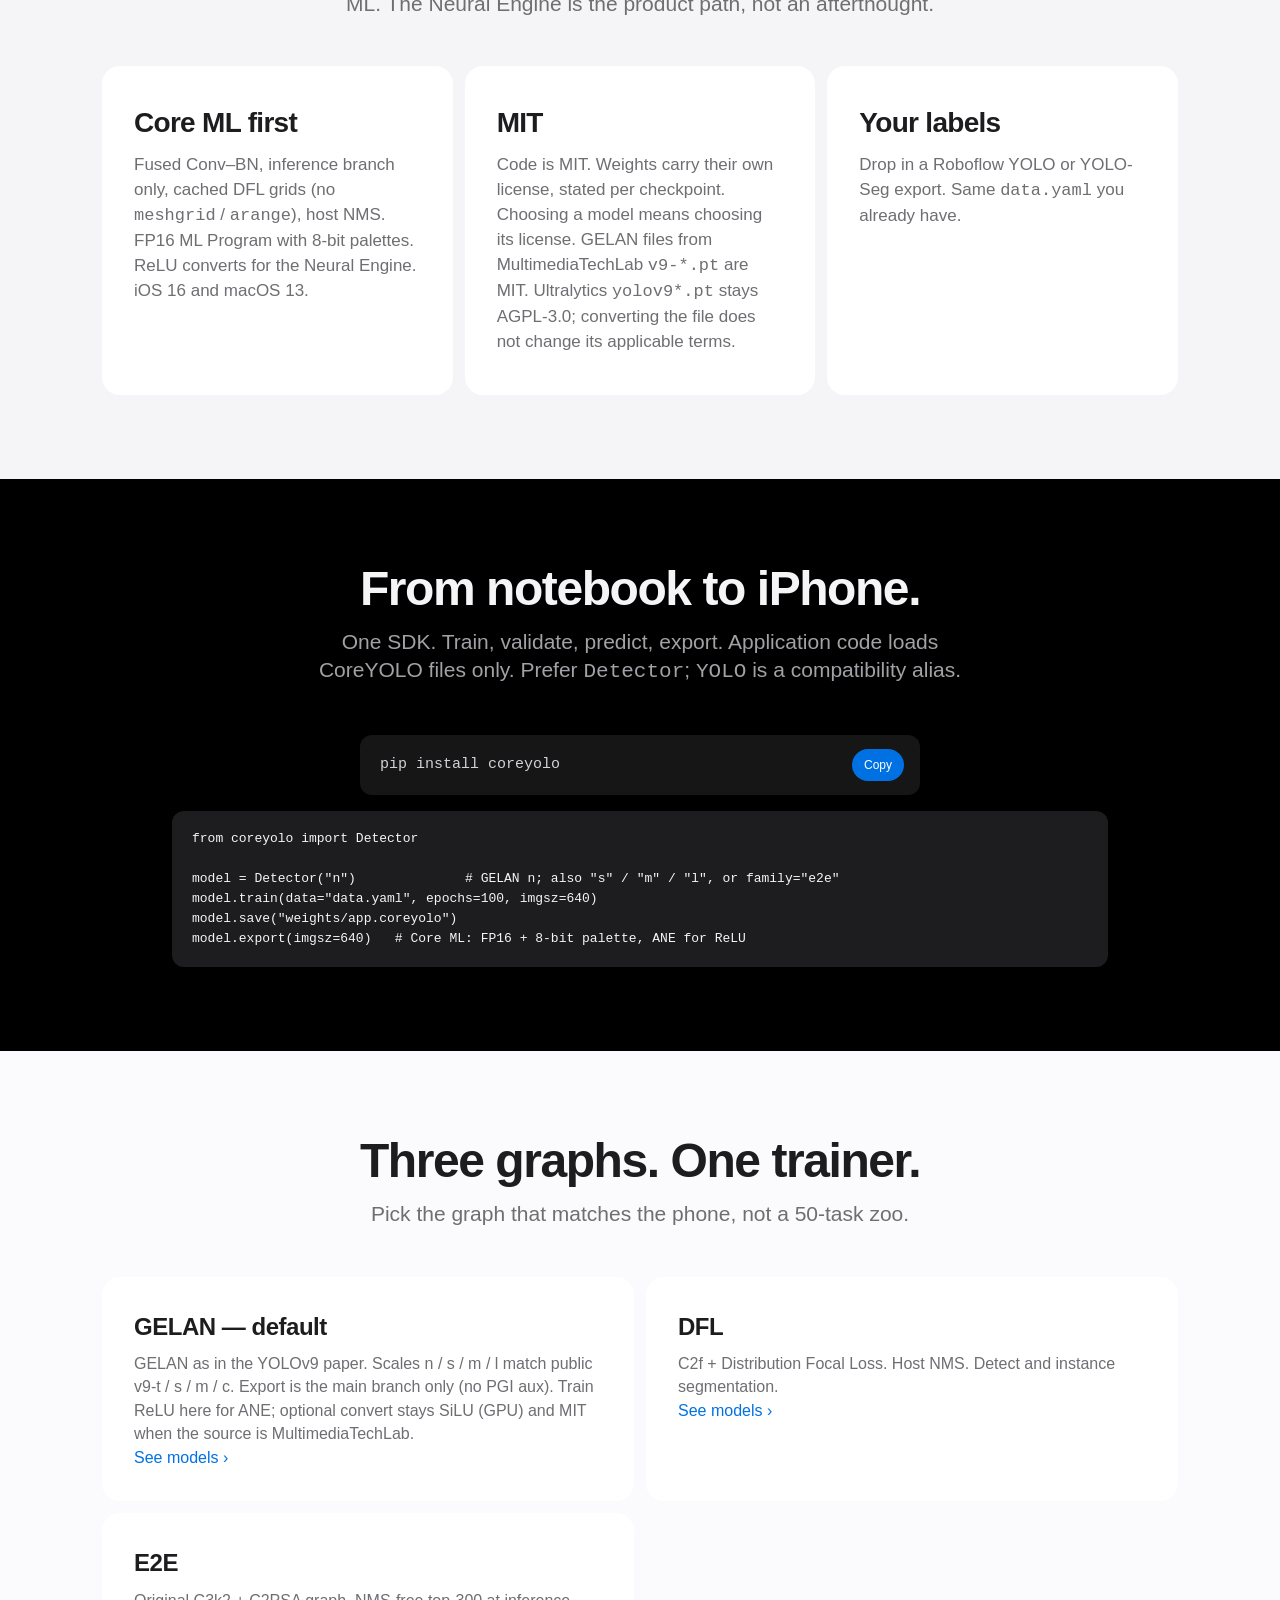
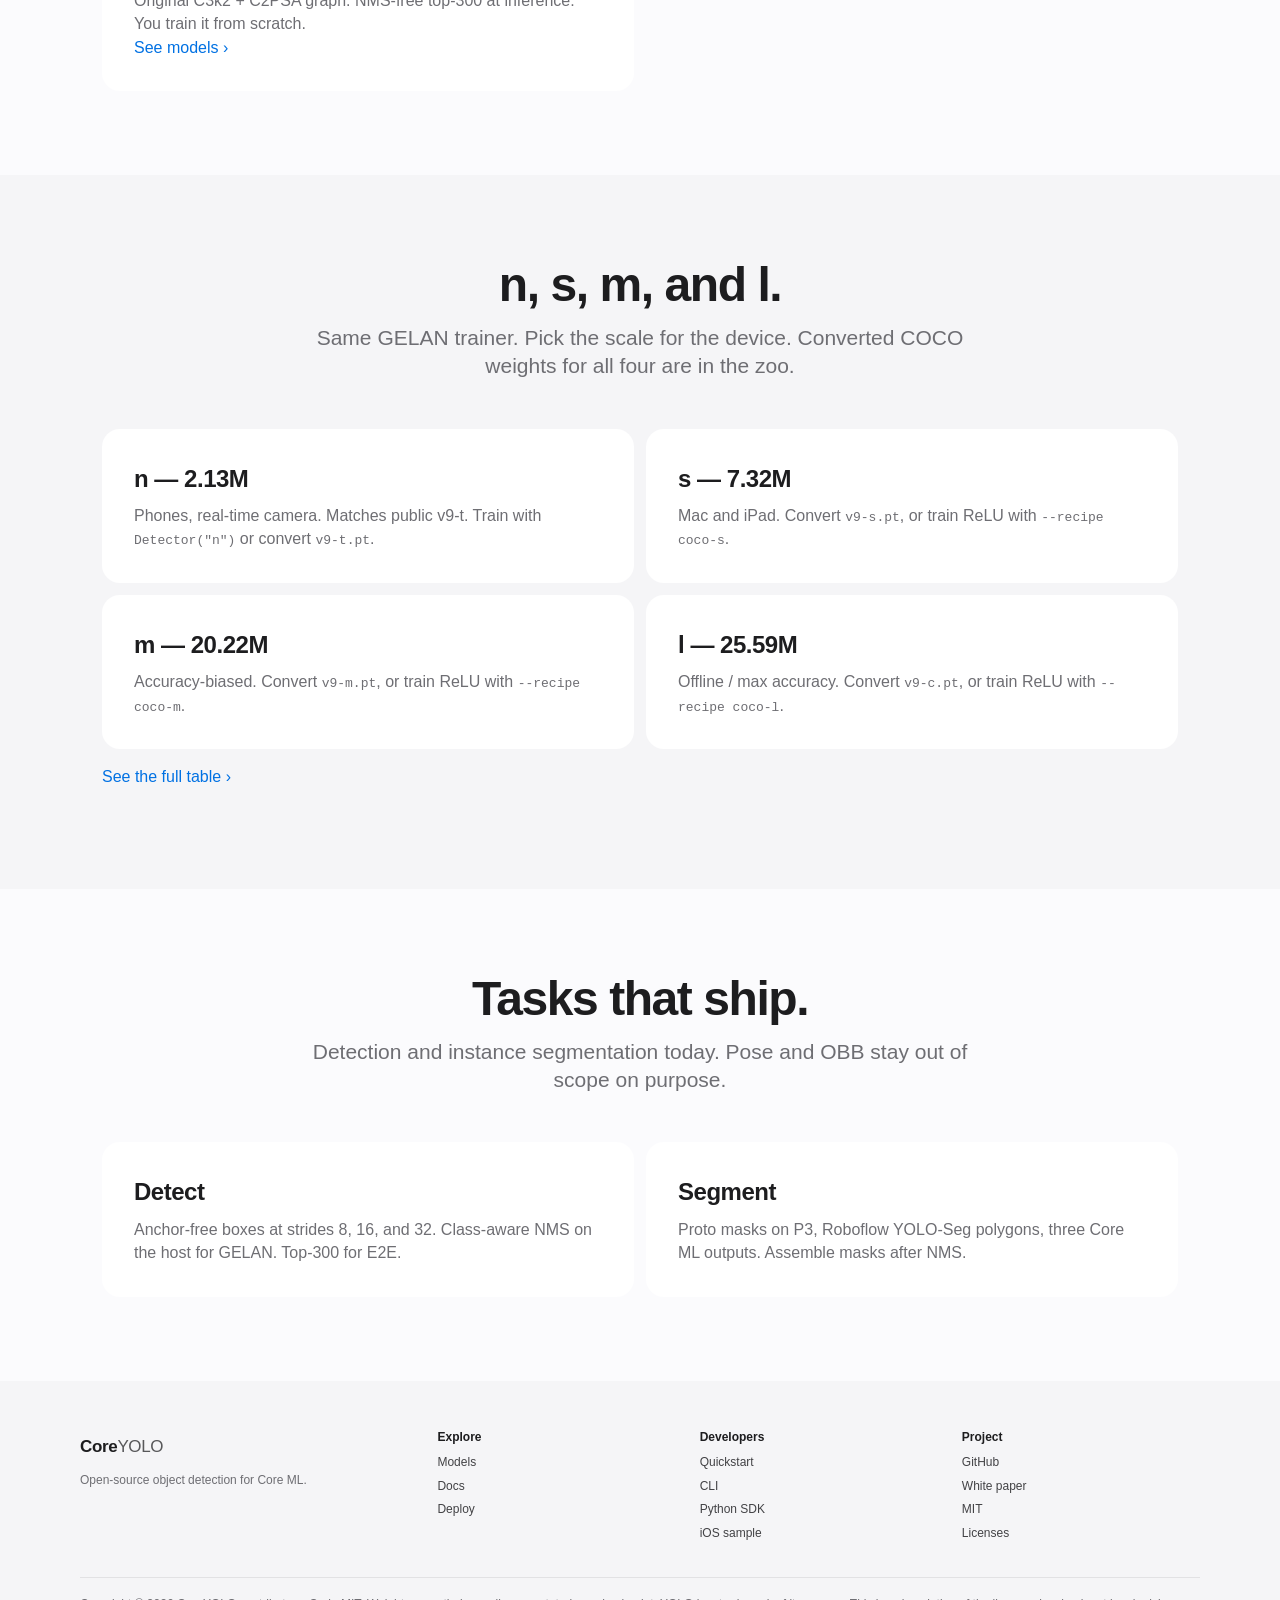
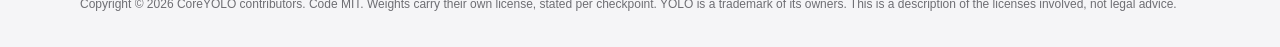
==== commit bc139156: "Keep converted SiLU Core ML dense on GPU and package the MIT notices for a public release. Palettize" ====
--- a/website/index.html
+++ b/website/index.html
@@ -4,8 +4,8 @@
   <meta charset="utf-8" />
   <meta name="viewport" content="width=device-width, initial-scale=1" />
   <title>CoreYOLO — Object detection for Apple silicon</title>
-  <meta name="description" content="MIT code. Weights per checkpoint. Train in PyTorch, ship palettized Core ML." />
-  <link rel="stylesheet" href="css/site.css?v=lylic" />
+  <meta name="description" content="MIT code. Weights per checkpoint. Train in PyTorch, ship Core ML to Apple silicon." />
+  <link rel="stylesheet" href="css/site.css?v=oss" />
 </head>
 <body>
   <div class="ribbon">Code MIT. Weights per checkpoint. YOLO is a trademark of its owners. <a href="docs.html#license">License</a></div>
@@ -27,7 +27,7 @@
   <section class="hero">
     <p class="eyebrow">Core ML. First.</p>
     <h1>Object detection.<br />Built for Apple.</h1>
-    <p class="sub">Train an independent detector in Python. Ship a palettized Core ML package to Apple silicon. Code is MIT. Weights carry their own license, stated per checkpoint.</p>
+    <p class="sub">Train an independent detector in Python. Ship Core ML to Apple silicon: palettized ReLU on the Neural Engine, dense FP16 SiLU on GPU. Code is MIT. Weights carry their own license, stated per checkpoint.</p>
     <div class="hero-actions">
       <a class="btn btn-blue" href="docs.html#quickstart">Get started</a>
       <a class="btn btn-text" href="deploy.html">See Core ML</a>
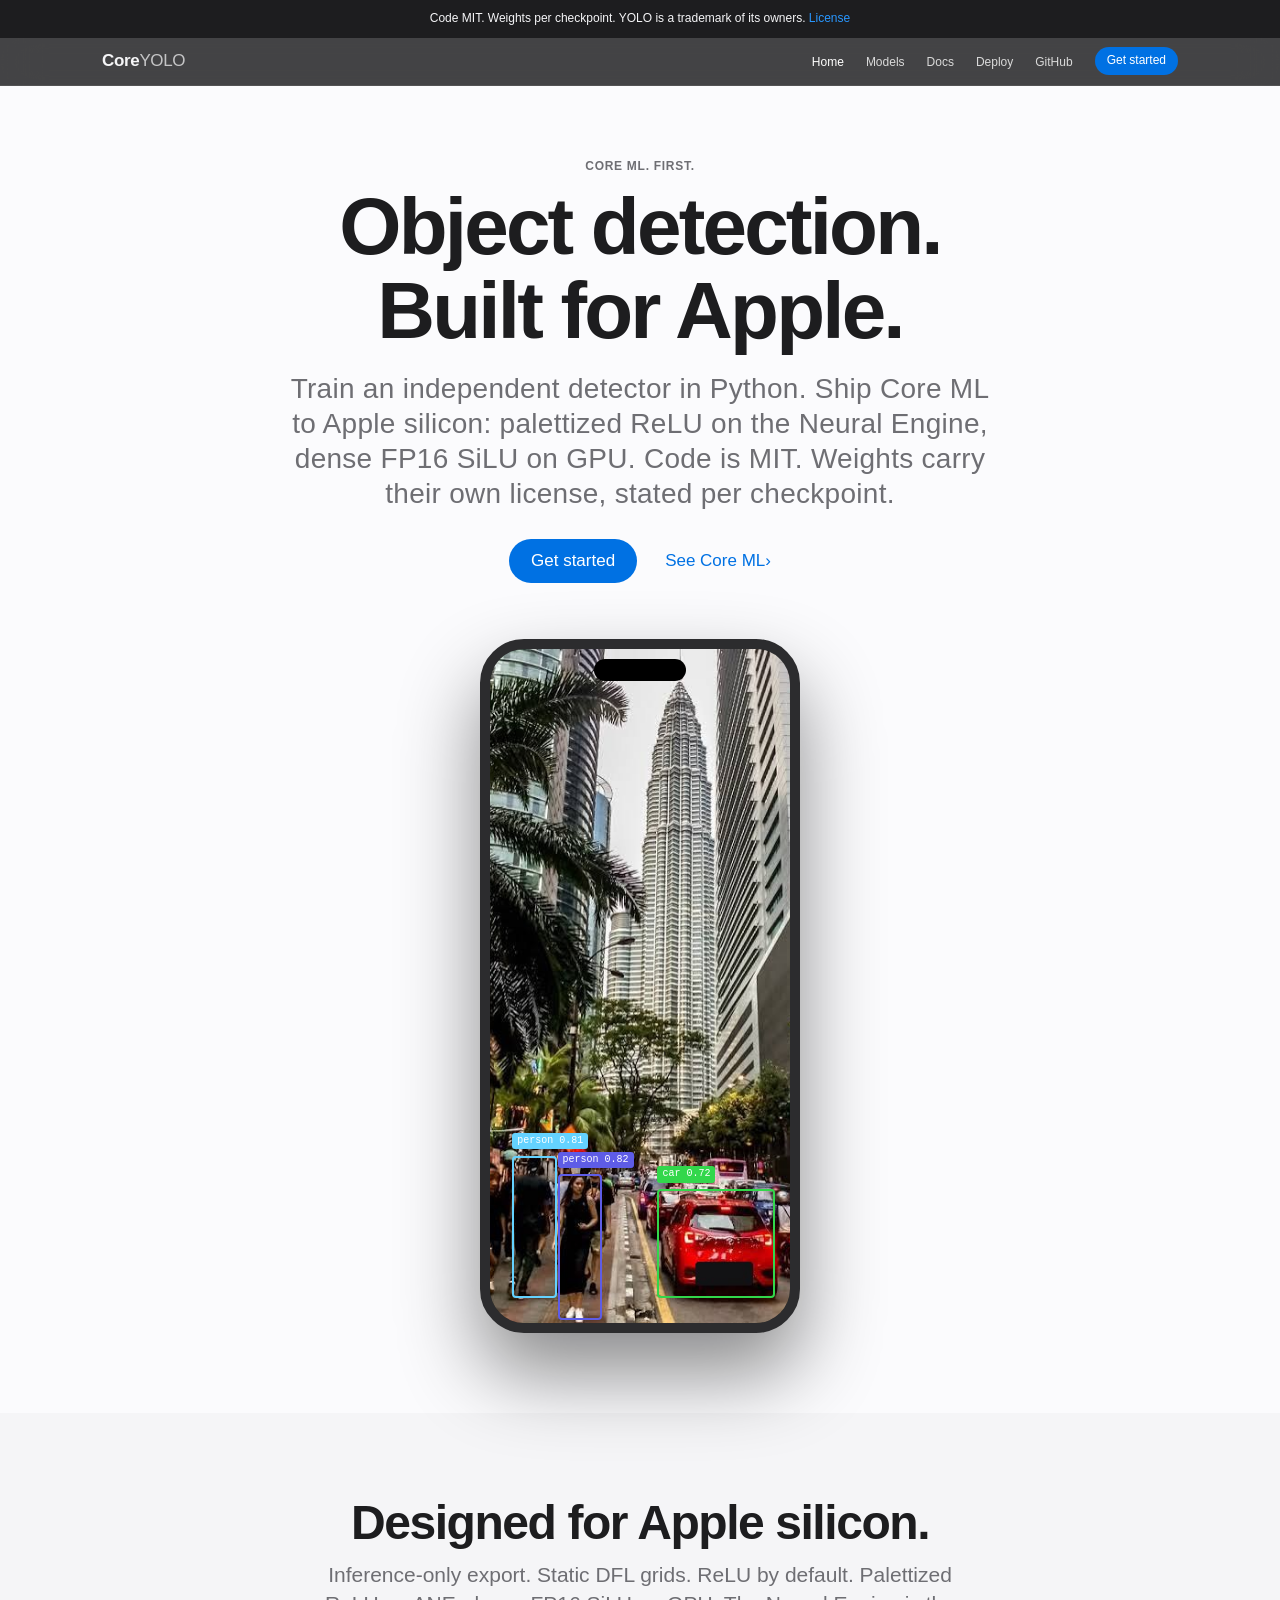
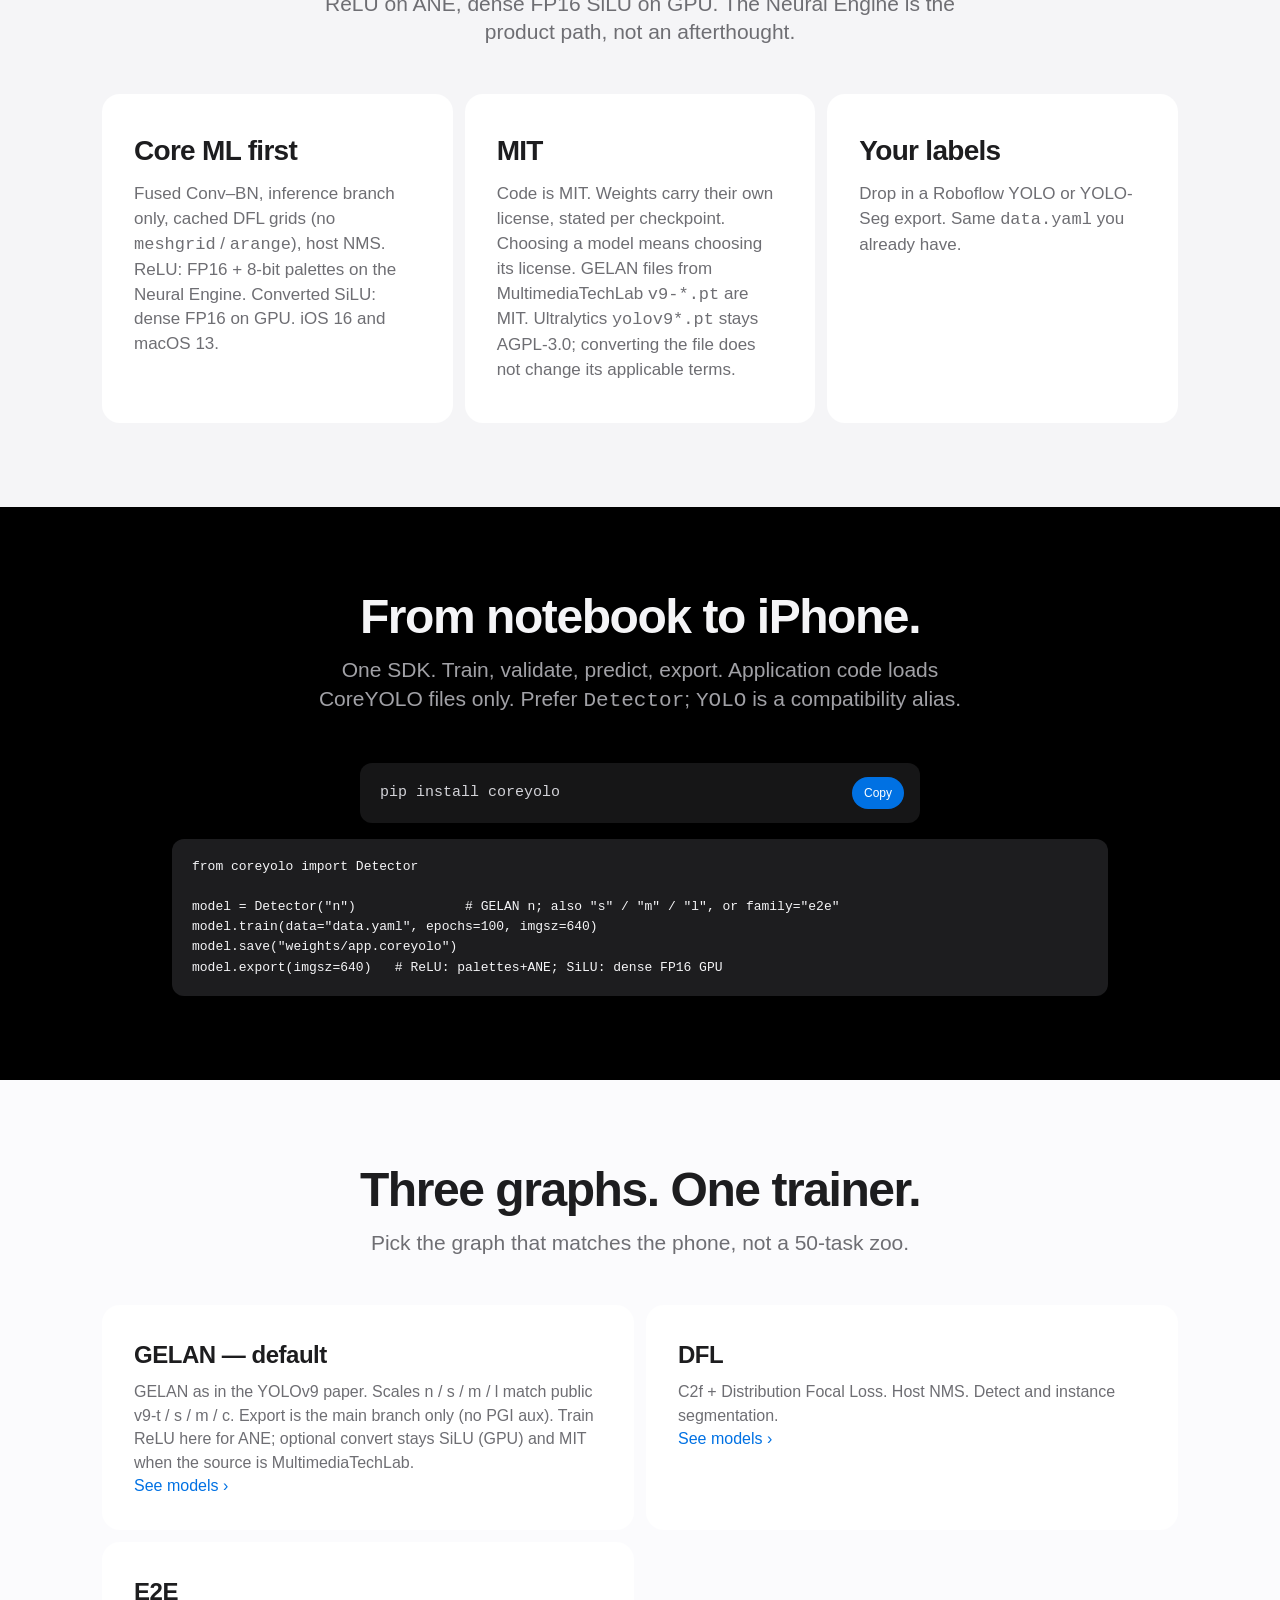
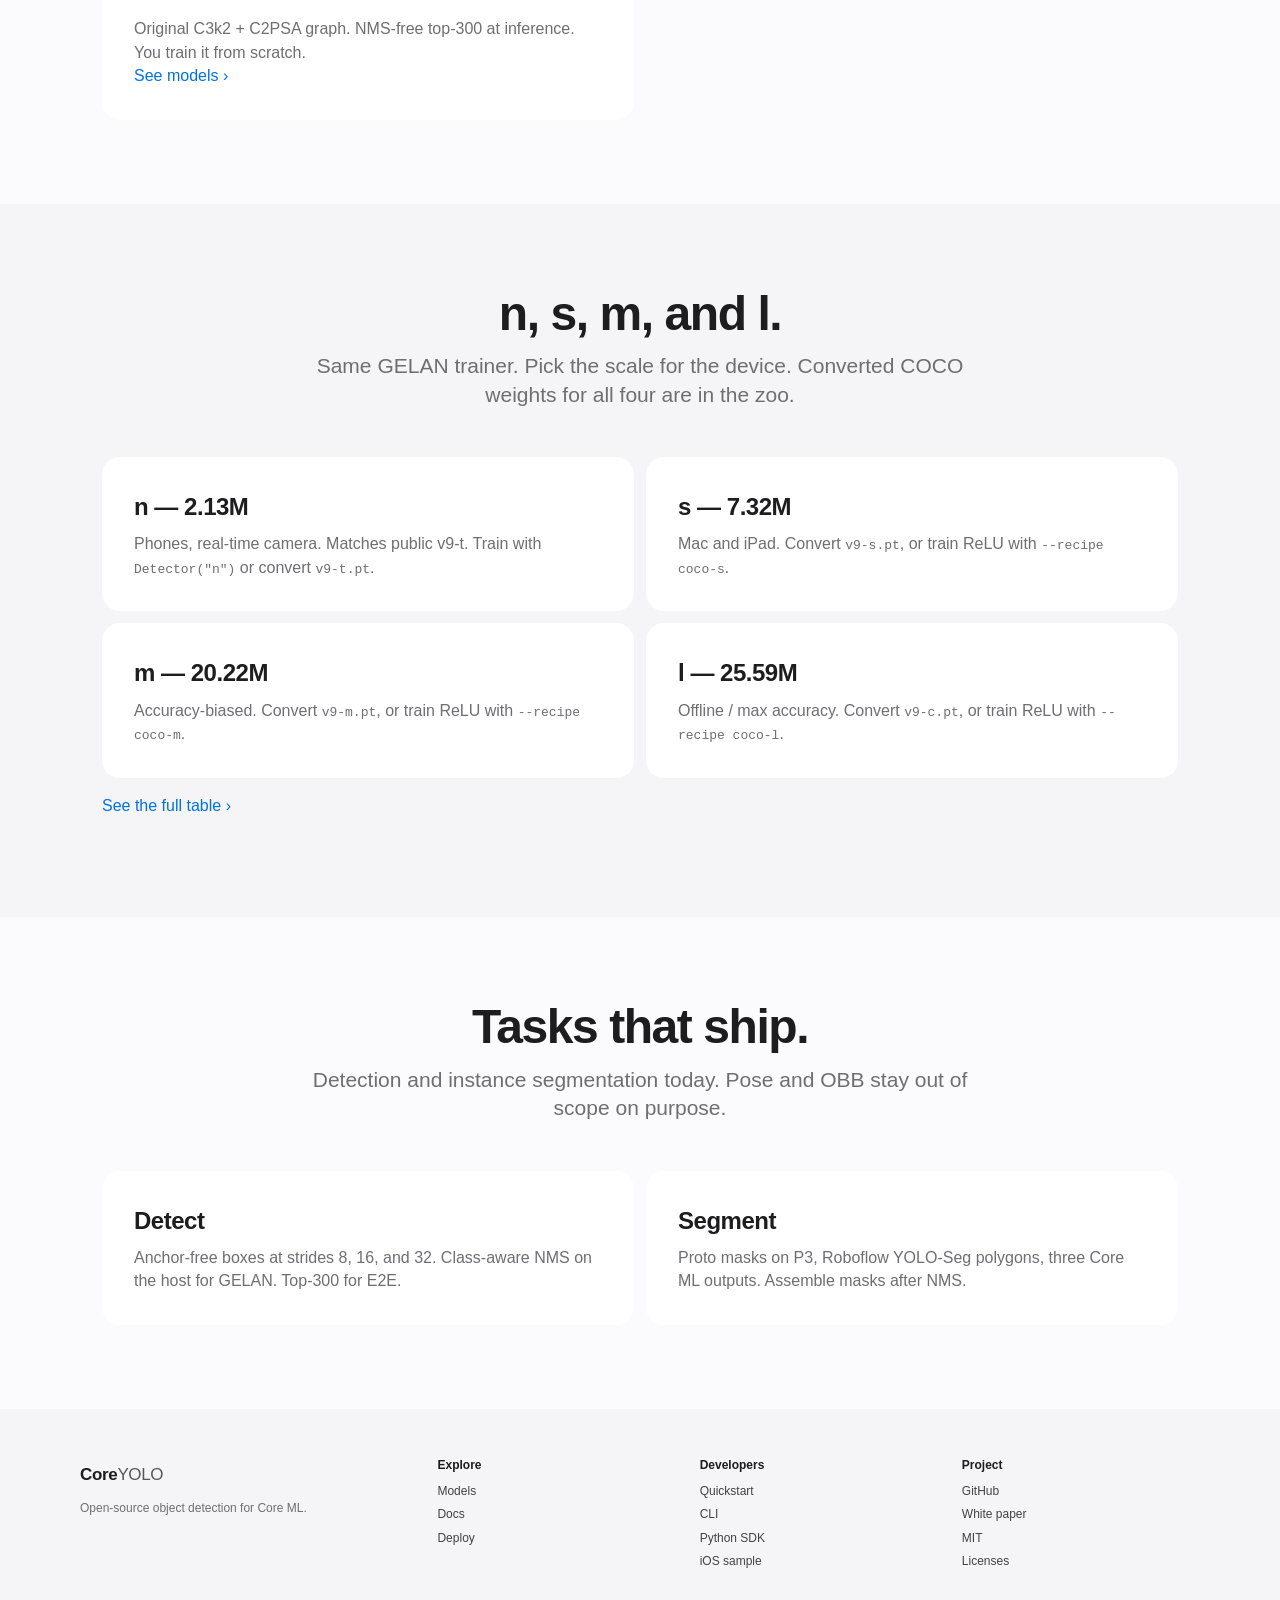
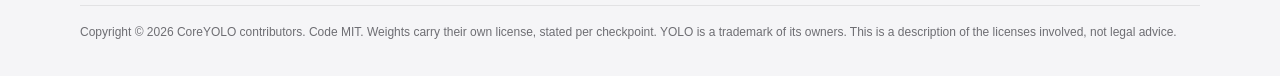
==== commit 579b9332: "Keep LICENSE as plain MIT so GitHub and setuptools both accept the package. PEP 639 already declares" ====
--- a/website/index.html
+++ b/website/index.html
@@ -50,11 +50,11 @@
   <section class="section gray">
     <div class="wrap-wide">
       <h2>Designed for Apple silicon.</h2>
-      <p class="lead">Inference-only export. Static DFL grids. ReLU by default. Palettized Core ML. The Neural Engine is the product path, not an afterthought.</p>
+      <p class="lead">Inference-only export. Static DFL grids. ReLU by default. Palettized ReLU on ANE, dense FP16 SiLU on GPU. The Neural Engine is the product path, not an afterthought.</p>
       <div class="tiles">
         <article class="tile">
           <h3>Core ML first</h3>
-          <p>Fused Conv–BN, inference branch only, cached DFL grids (no <code>meshgrid</code> / <code>arange</code>), host NMS. FP16 ML Program with 8-bit palettes. ReLU converts for the Neural Engine. iOS 16 and macOS 13.</p>
+          <p>Fused Conv–BN, inference branch only, cached DFL grids (no <code>meshgrid</code> / <code>arange</code>), host NMS. ReLU: FP16 + 8-bit palettes on the Neural Engine. Converted SiLU: dense FP16 on GPU. iOS 16 and macOS 13.</p>
         </article>
         <article class="tile">
           <h3>MIT</h3>
@@ -81,7 +81,7 @@
 model = Detector("n")              # GELAN n; also "s" / "m" / "l", or family="e2e"
 model.train(data="data.yaml", epochs=100, imgsz=640)
 model.save("weights/app.coreyolo")
-model.export(imgsz=640)   # Core ML: FP16 + 8-bit palette, ANE for ReLU</code></pre>
+model.export(imgsz=640)   # ReLU: palettes+ANE; SiLU: dense FP16 GPU</code></pre>
     </div>
   </section>
 
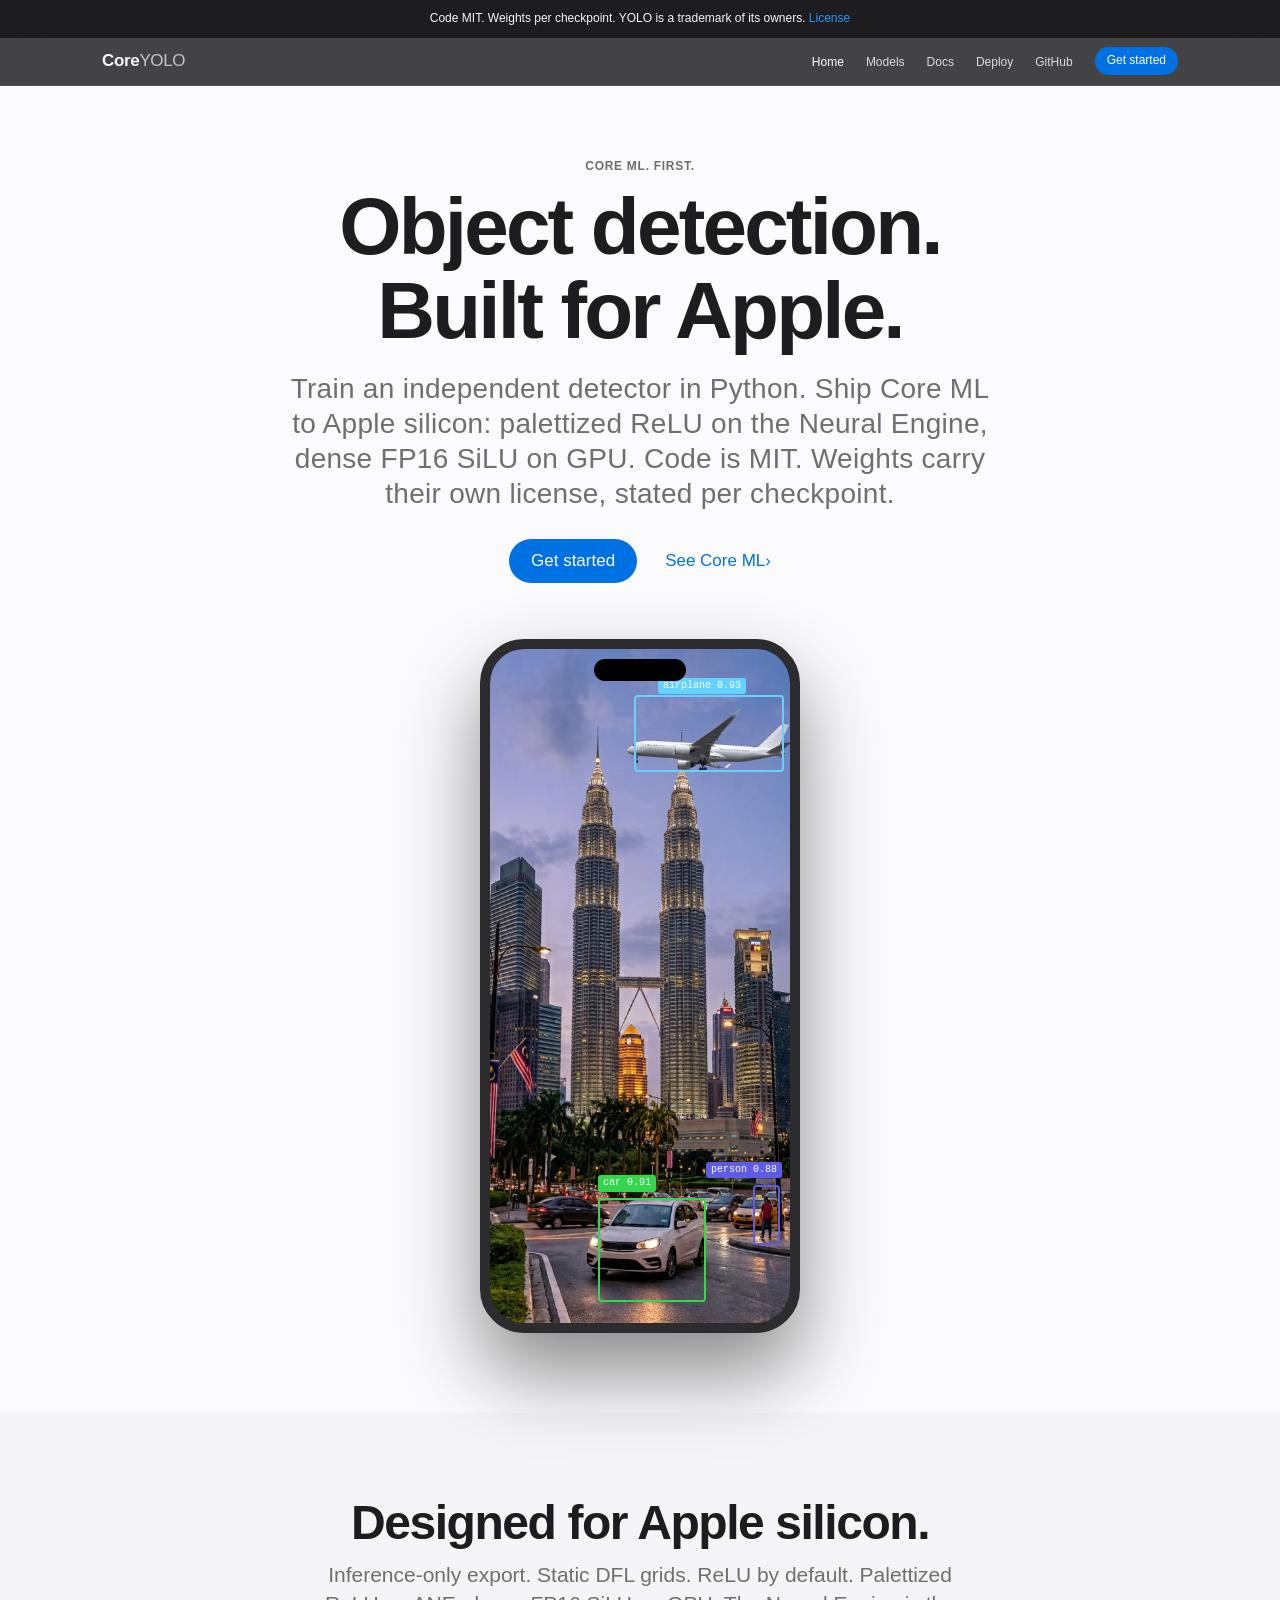
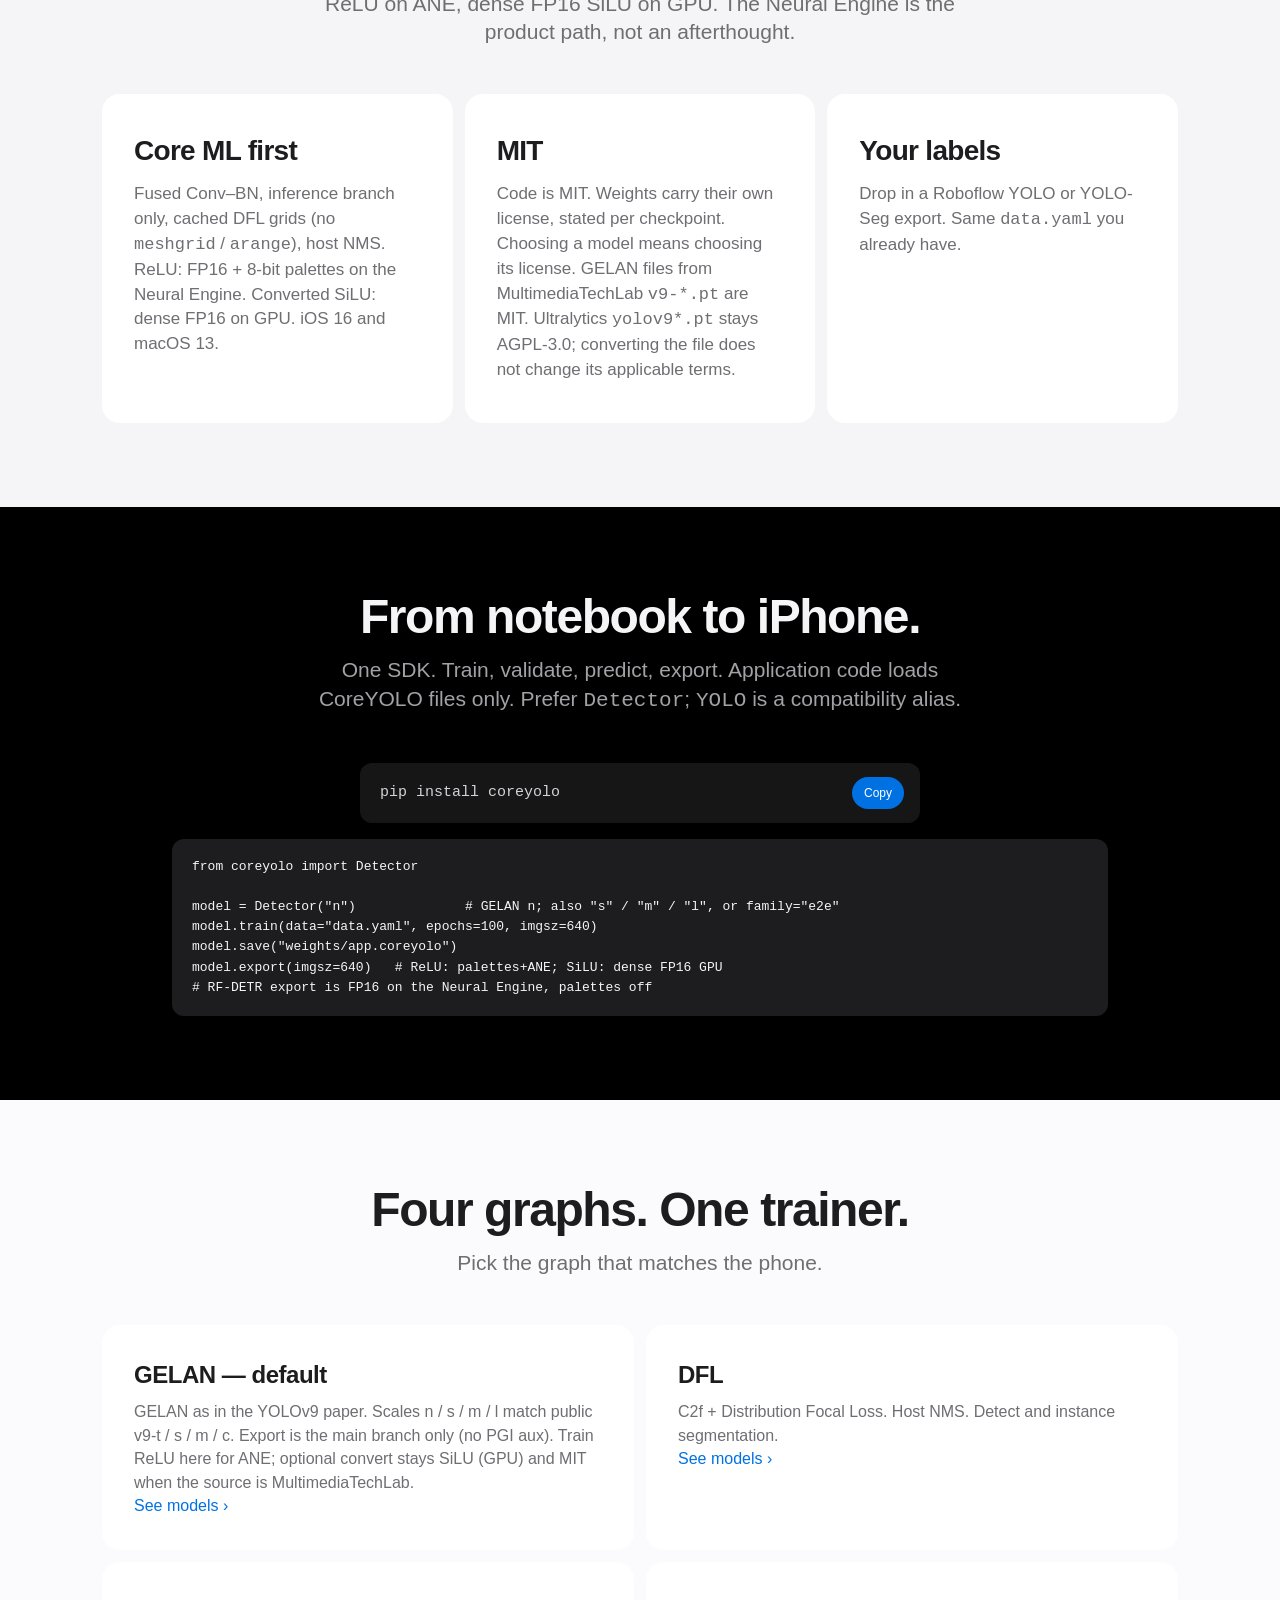
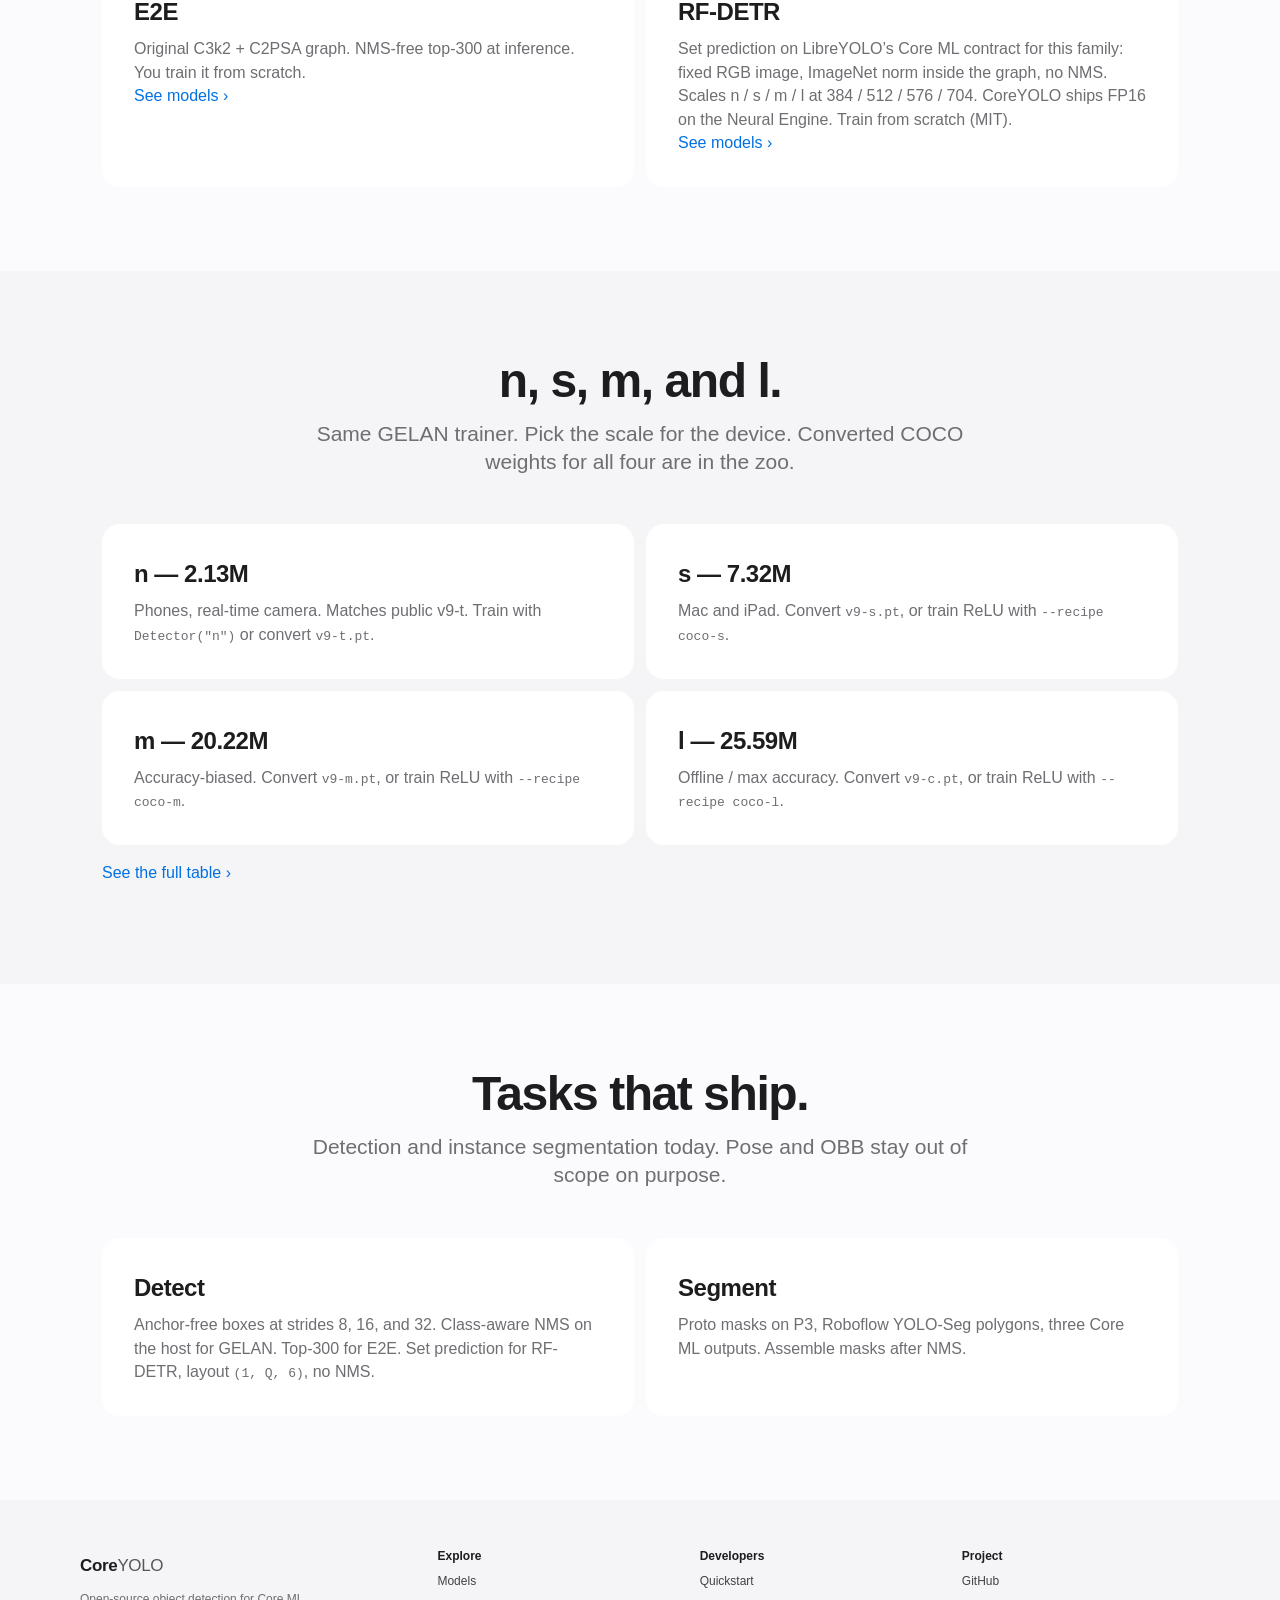
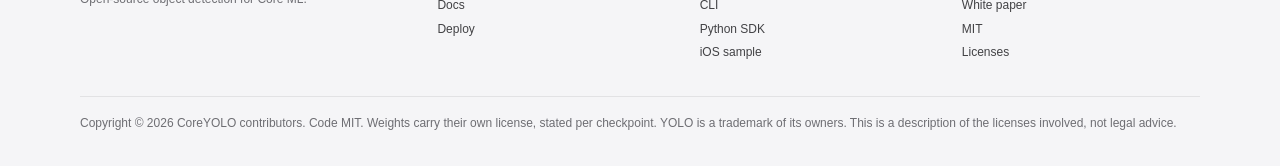
==== commit 3556bedd: "Add RF-DETR set prediction that exports FP16 on the Neural Engine, and publish that contract on the " ====
--- a/website/index.html
+++ b/website/index.html
@@ -5,7 +5,7 @@
   <meta name="viewport" content="width=device-width, initial-scale=1" />
   <title>CoreYOLO — Object detection for Apple silicon</title>
   <meta name="description" content="MIT code. Weights per checkpoint. Train in PyTorch, ship Core ML to Apple silicon." />
-  <link rel="stylesheet" href="css/site.css?v=oss" />
+  <link rel="stylesheet" href="css/site.css?v=kl" />
 </head>
 <body>
   <div class="ribbon">Code MIT. Weights per checkpoint. YOLO is a trademark of its owners. <a href="docs.html#license">License</a></div>
@@ -36,14 +36,14 @@
 
   <div class="phone-stage">
     <div class="phone" aria-hidden="true">
-      <img class="scene" src="img/scene.jpg" alt="" />
+      <img class="scene" src="img/scene.jpg?v=kl" alt="" />
       <div class="notch"></div>
-      <div class="box" style="left:7.4%;top:75.2%;width:15.0%;height:21.2%;border-color:#64d2ff;"></div>
-      <div class="tag" style="left:7.4%;top:71.8%;background:#64d2ff;">person 0.81</div>
-      <div class="box" style="left:22.5%;top:78.0%;width:14.8%;height:21.6%;border-color:#5e5ce6;"></div>
-      <div class="tag" style="left:22.5%;top:74.6%;background:#5e5ce6;">person 0.82</div>
-      <div class="box" style="left:55.8%;top:80.2%;width:39.1%;height:16.1%;border-color:#32d74b;"></div>
-      <div class="tag" style="left:55.8%;top:76.8%;background:#32d74b;">car 0.72</div>
+      <div class="box" style="left:48%;top:6.8%;width:50%;height:11.5%;border-color:#64d2ff;"></div>
+      <div class="tag" style="left:56%;top:4.2%;background:#64d2ff;">airplane 0.93</div>
+      <div class="box" style="left:36%;top:81.5%;width:36%;height:15.5%;border-color:#32d74b;"></div>
+      <div class="tag" style="left:36%;top:78.1%;background:#32d74b;">car 0.91</div>
+      <div class="box" style="left:87.5%;top:79.5%;width:9%;height:9%;border-color:#5e5ce6;"></div>
+      <div class="tag" style="left:72%;top:76.1%;background:#5e5ce6;">person 0.88</div>
     </div>
   </div>
 
@@ -81,14 +81,15 @@
 model = Detector("n")              # GELAN n; also "s" / "m" / "l", or family="e2e"
 model.train(data="data.yaml", epochs=100, imgsz=640)
 model.save("weights/app.coreyolo")
-model.export(imgsz=640)   # ReLU: palettes+ANE; SiLU: dense FP16 GPU</code></pre>
+model.export(imgsz=640)   # ReLU: palettes+ANE; SiLU: dense FP16 GPU
+# RF-DETR export is FP16 on the Neural Engine, palettes off</code></pre>
     </div>
   </section>
 
   <section class="section">
     <div class="wrap-wide">
-      <h2>Three graphs. One trainer.</h2>
-      <p class="lead">Pick the graph that matches the phone, not a 50-task zoo.</p>
+      <h2>Four graphs. One trainer.</h2>
+      <p class="lead">Pick the graph that matches the phone.</p>
       <div class="grid-2">
         <article class="card">
           <h3>GELAN — default</h3>
@@ -103,6 +104,11 @@
         <article class="card">
           <h3>E2E</h3>
           <p>Original C3k2 + C2PSA graph. NMS-free top-300 at inference. You train it from scratch.</p>
+          <p><a href="models.html">See models ›</a></p>
+        </article>
+        <article class="card">
+          <h3>RF-DETR</h3>
+          <p>Set prediction on LibreYOLO’s Core ML contract for this family: fixed RGB image, ImageNet norm inside the graph, no NMS. Scales n / s / m / l at 384 / 512 / 576 / 704. CoreYOLO ships FP16 on the Neural Engine. Train from scratch (MIT).</p>
           <p><a href="models.html">See models ›</a></p>
         </article>
       </div>
@@ -142,7 +148,7 @@
       <div class="grid-2">
         <article class="card">
           <h3>Detect</h3>
-          <p>Anchor-free boxes at strides 8, 16, and 32. Class-aware NMS on the host for GELAN. Top-300 for E2E.</p>
+          <p>Anchor-free boxes at strides 8, 16, and 32. Class-aware NMS on the host for GELAN. Top-300 for E2E. Set prediction for RF-DETR, layout <code>(1, Q, 6)</code>, no NMS.</p>
         </article>
         <article class="card">
           <h3>Segment</h3>
--- a/website/css/site.css
+++ b/website/css/site.css
@@ -314,7 +314,7 @@
   width: min(320px, 86vw);
   aspect-ratio: 9 / 19.5;
   border-radius: 44px;
-  background: #111 url("img/scene.jpg") center / cover no-repeat;
+  background: #111 url("img/scene.jpg?v=kl") center / cover no-repeat;
   border: 10px solid #2c2c2e;
   box-shadow: 0 40px 80px rgba(0, 0, 0, 0.45);
   position: relative;
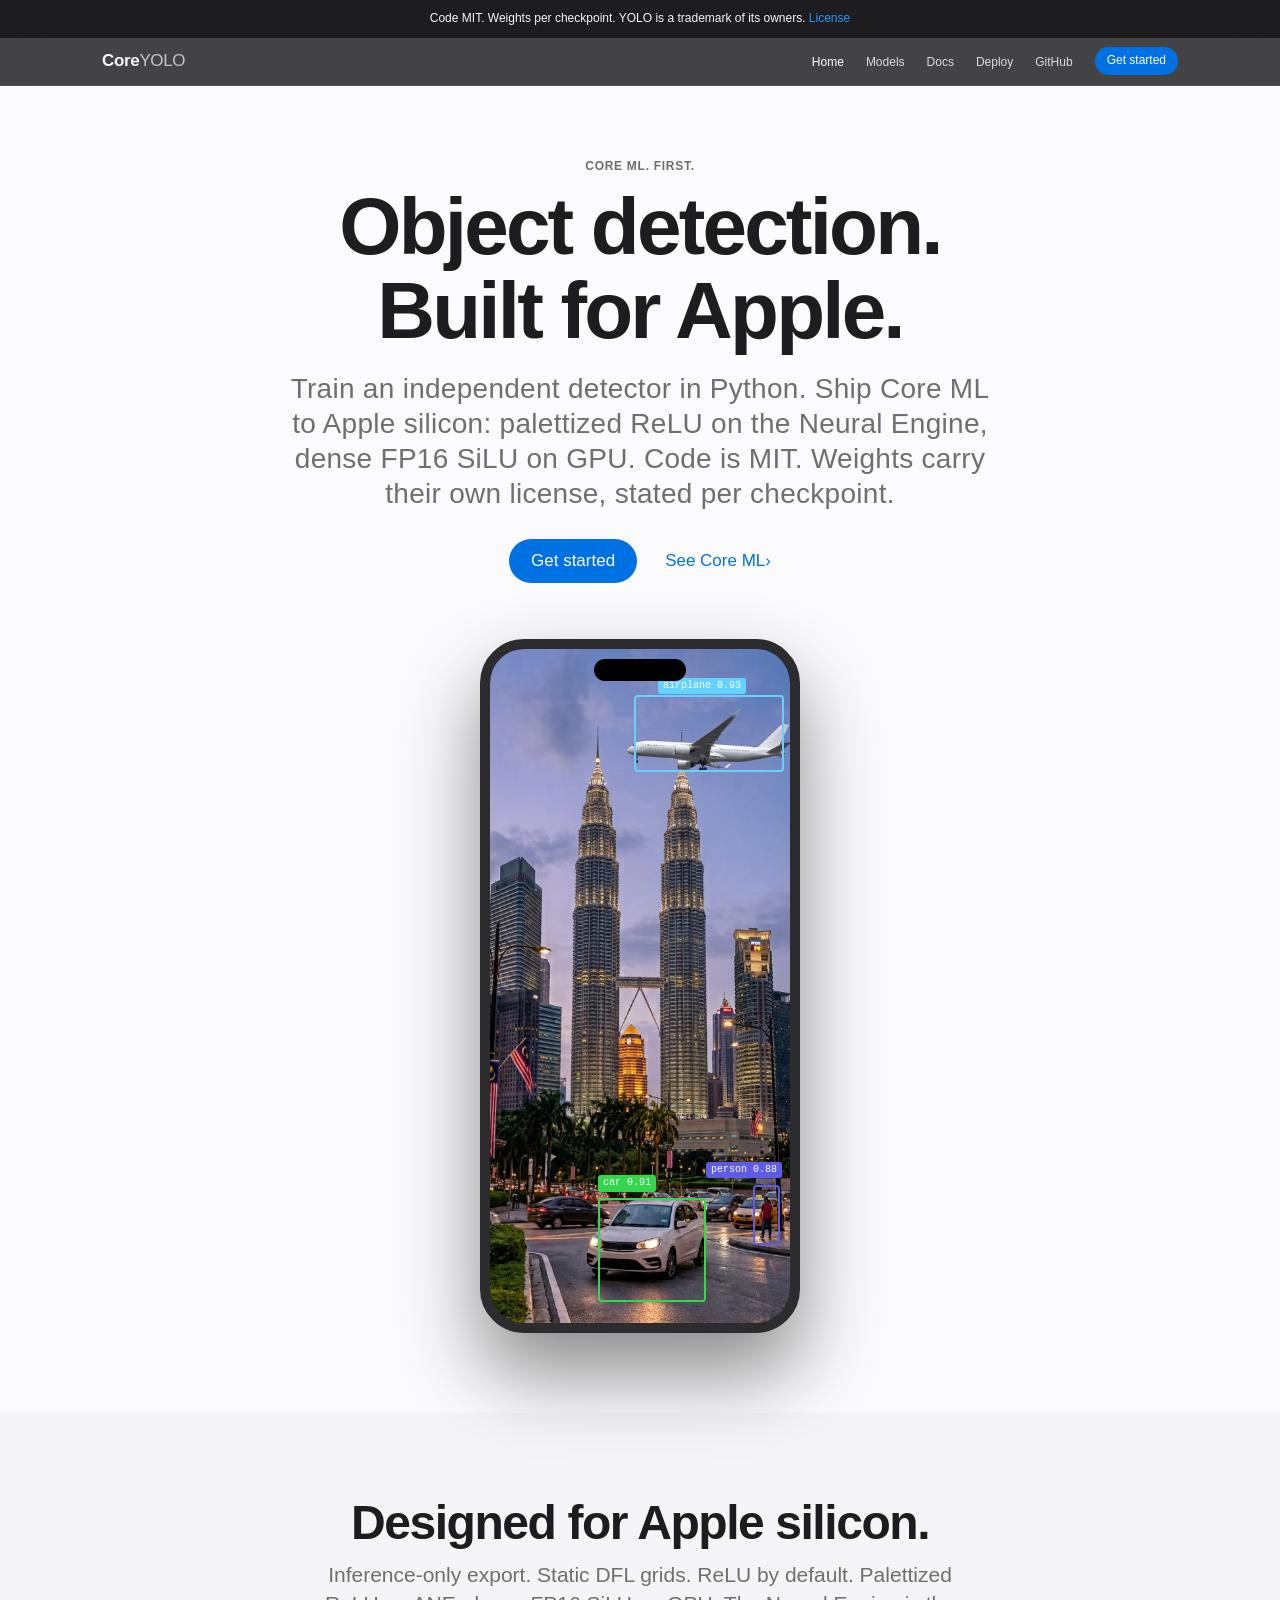
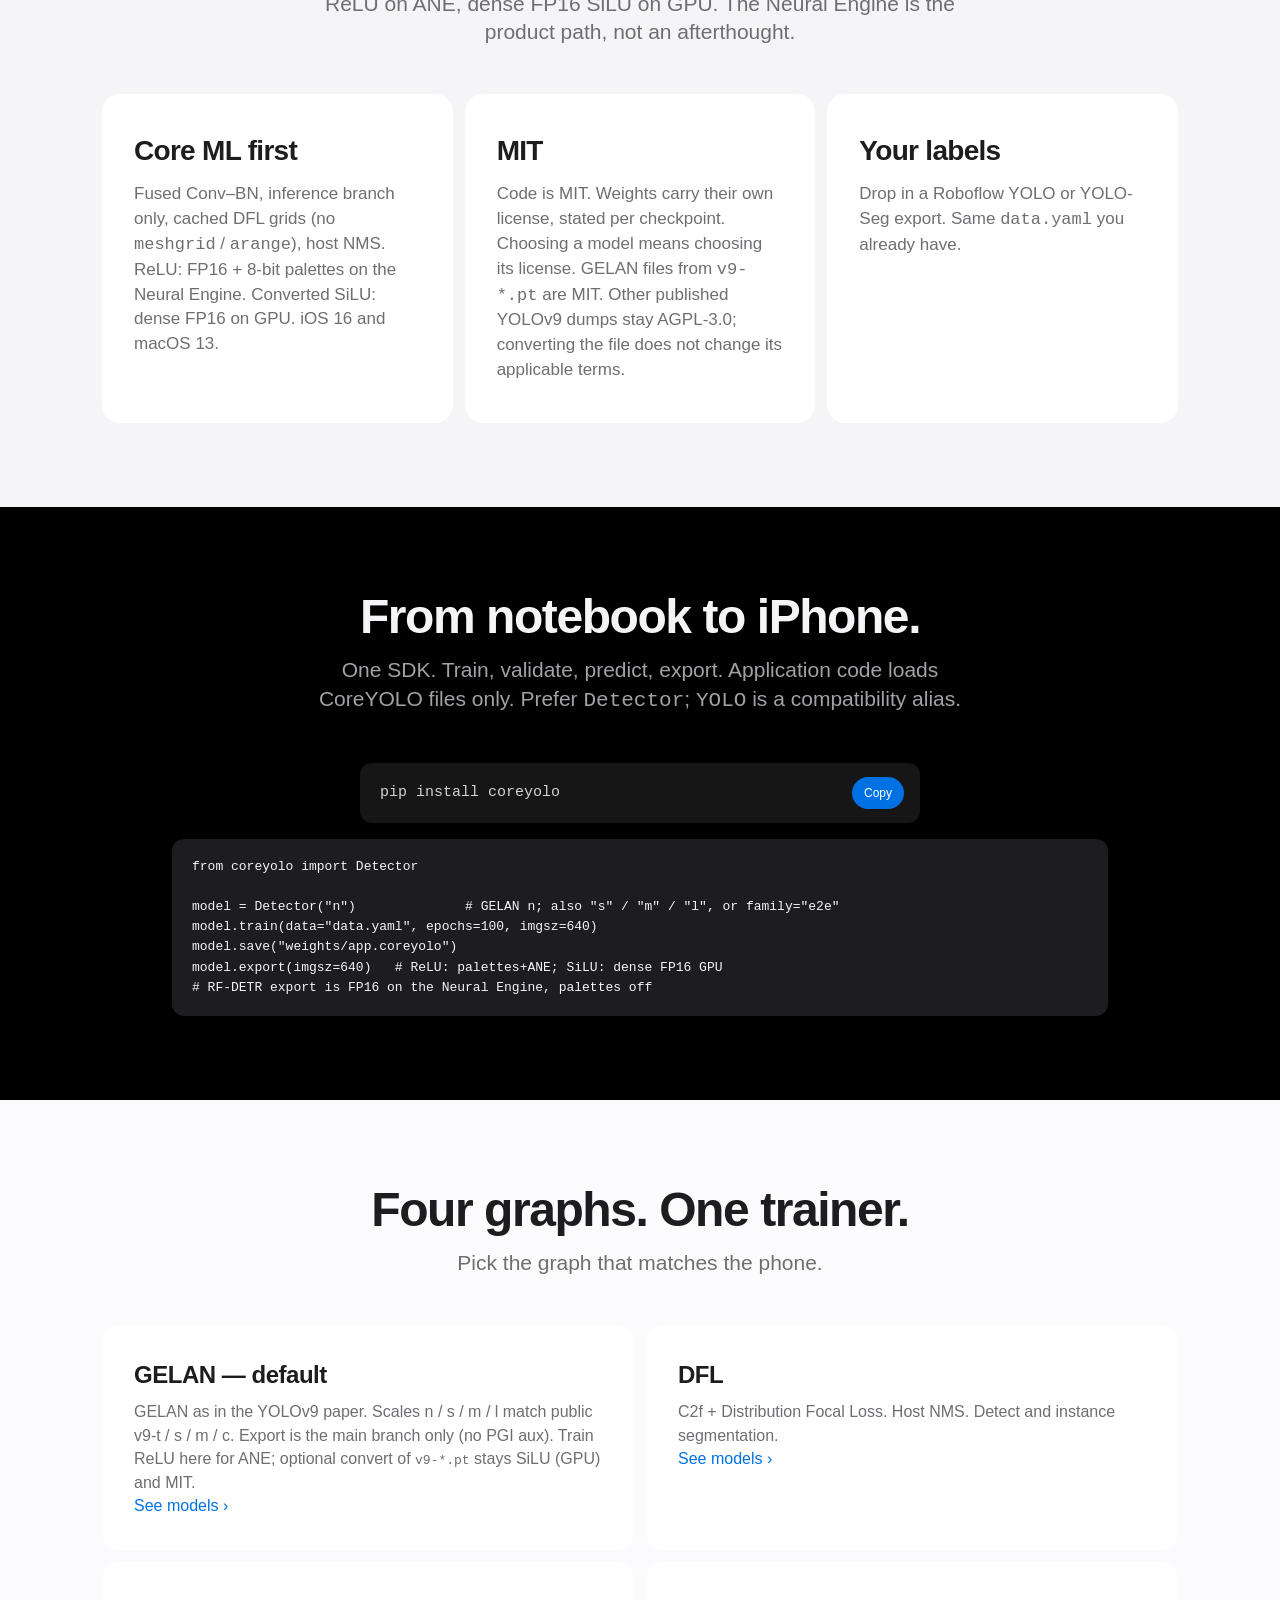
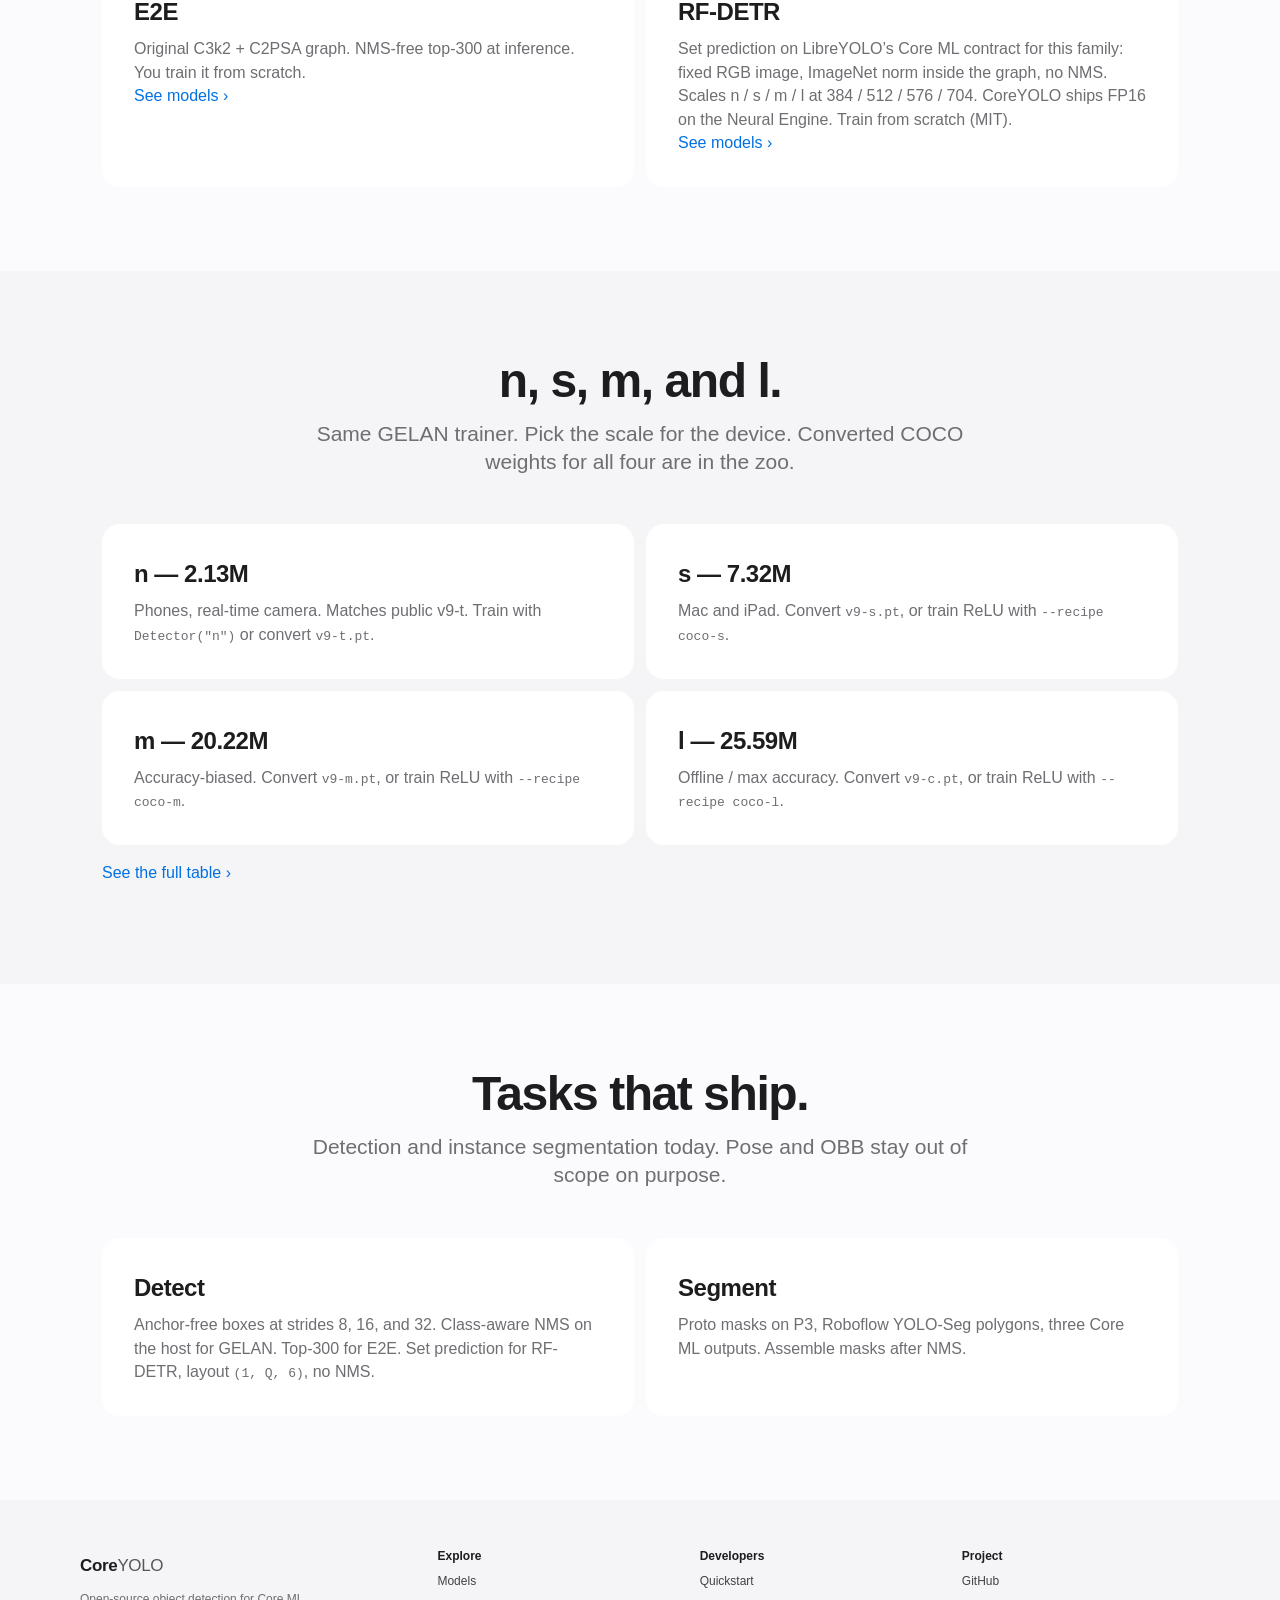
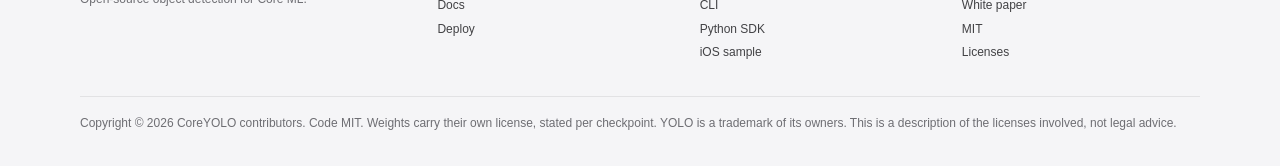
==== commit af3e3636: "Drop upstream vendor names from the docs and keep the per-checkpoint licenses. Co-authored-by: Curso" ====
--- a/website/index.html
+++ b/website/index.html
@@ -58,7 +58,7 @@
         </article>
         <article class="tile">
           <h3>MIT</h3>
-          <p>Code is MIT. Weights carry their own license, stated per checkpoint. Choosing a model means choosing its license. GELAN files from MultimediaTechLab <code>v9-*.pt</code> are MIT. Ultralytics <code>yolov9*.pt</code> stays AGPL-3.0; converting the file does not change its applicable terms.</p>
+          <p>Code is MIT. Weights carry their own license, stated per checkpoint. Choosing a model means choosing its license. GELAN files from <code>v9-*.pt</code> are MIT. Other published YOLOv9 dumps stay AGPL-3.0; converting the file does not change its applicable terms.</p>
         </article>
         <article class="tile">
           <h3>Your labels</h3>
@@ -93,7 +93,7 @@
       <div class="grid-2">
         <article class="card">
           <h3>GELAN — default</h3>
-          <p>GELAN as in the YOLOv9 paper. Scales n / s / m / l match public v9-t / s / m / c. Export is the main branch only (no PGI aux). Train ReLU here for ANE; optional convert stays SiLU (GPU) and MIT when the source is MultimediaTechLab.</p>
+          <p>GELAN as in the YOLOv9 paper. Scales n / s / m / l match public v9-t / s / m / c. Export is the main branch only (no PGI aux). Train ReLU here for ANE; optional convert of <code>v9-*.pt</code> stays SiLU (GPU) and MIT.</p>
           <p><a href="models.html">See models ›</a></p>
         </article>
         <article class="card">
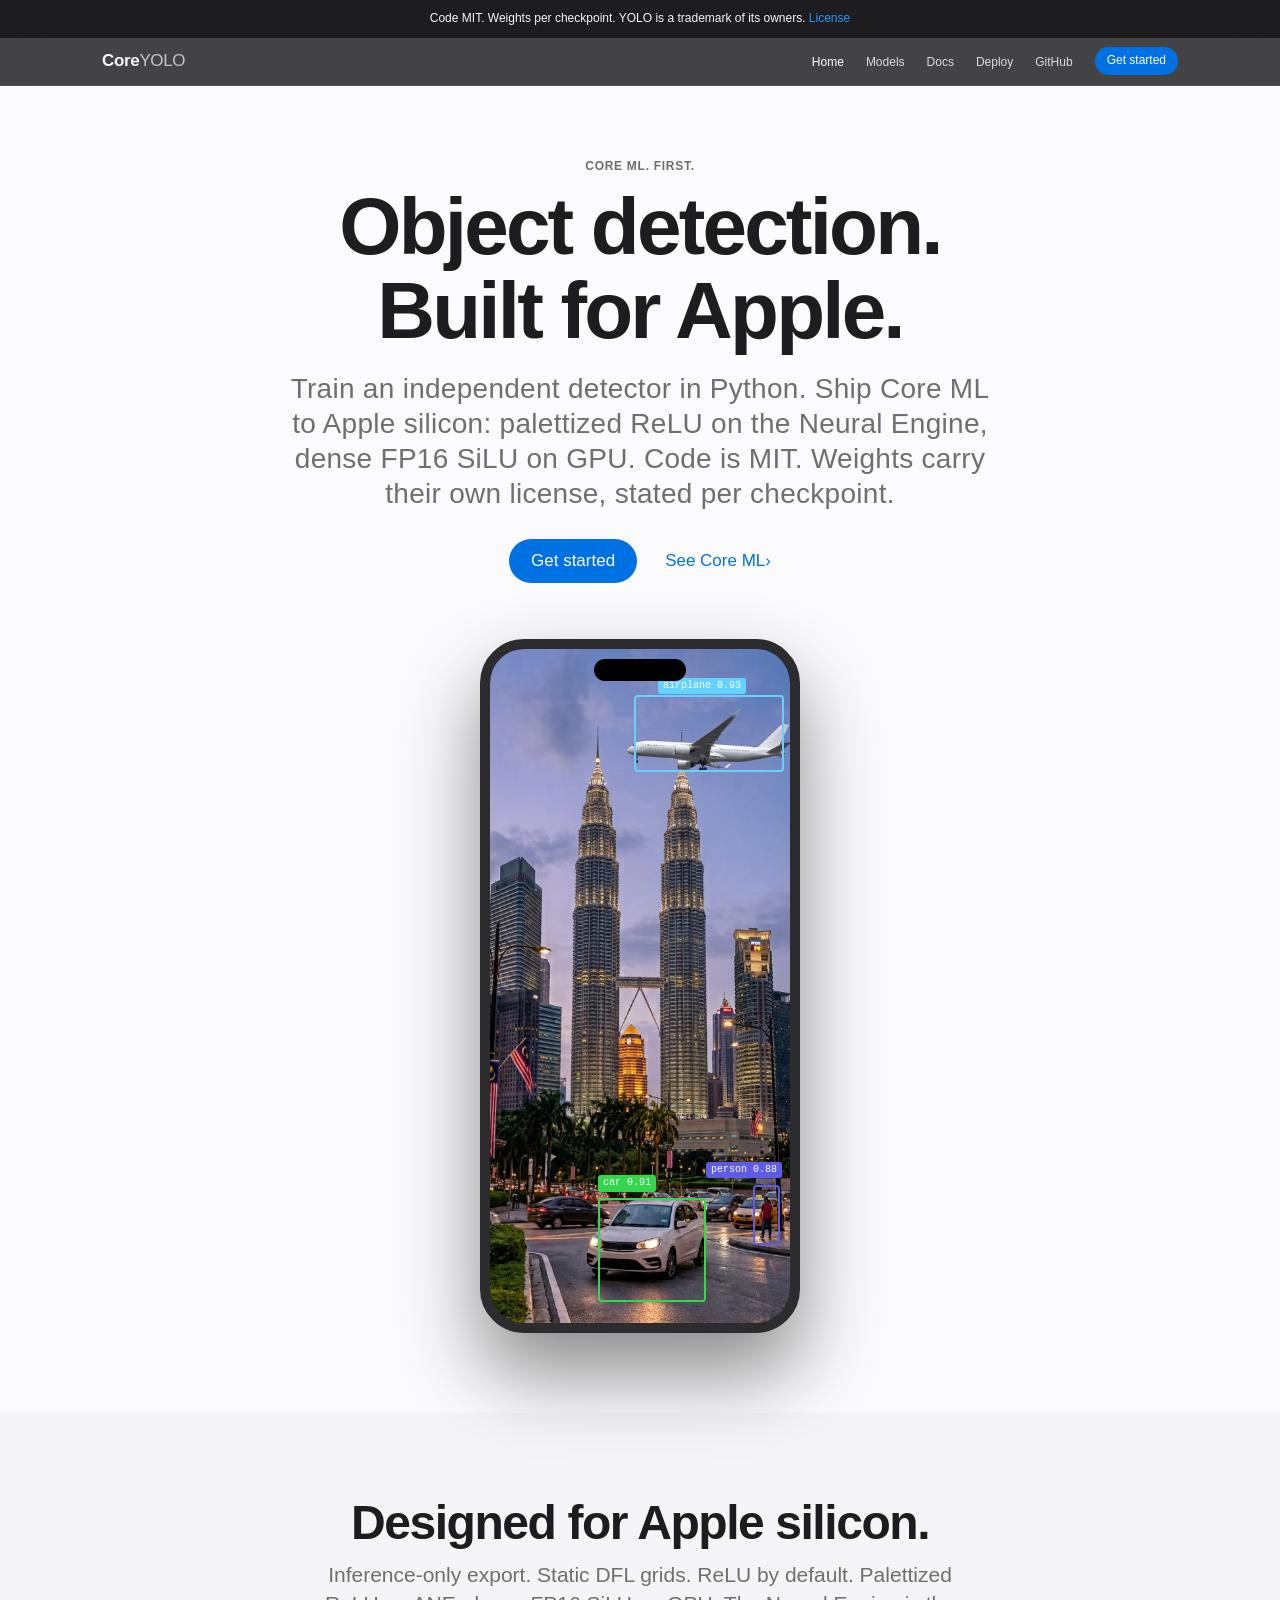
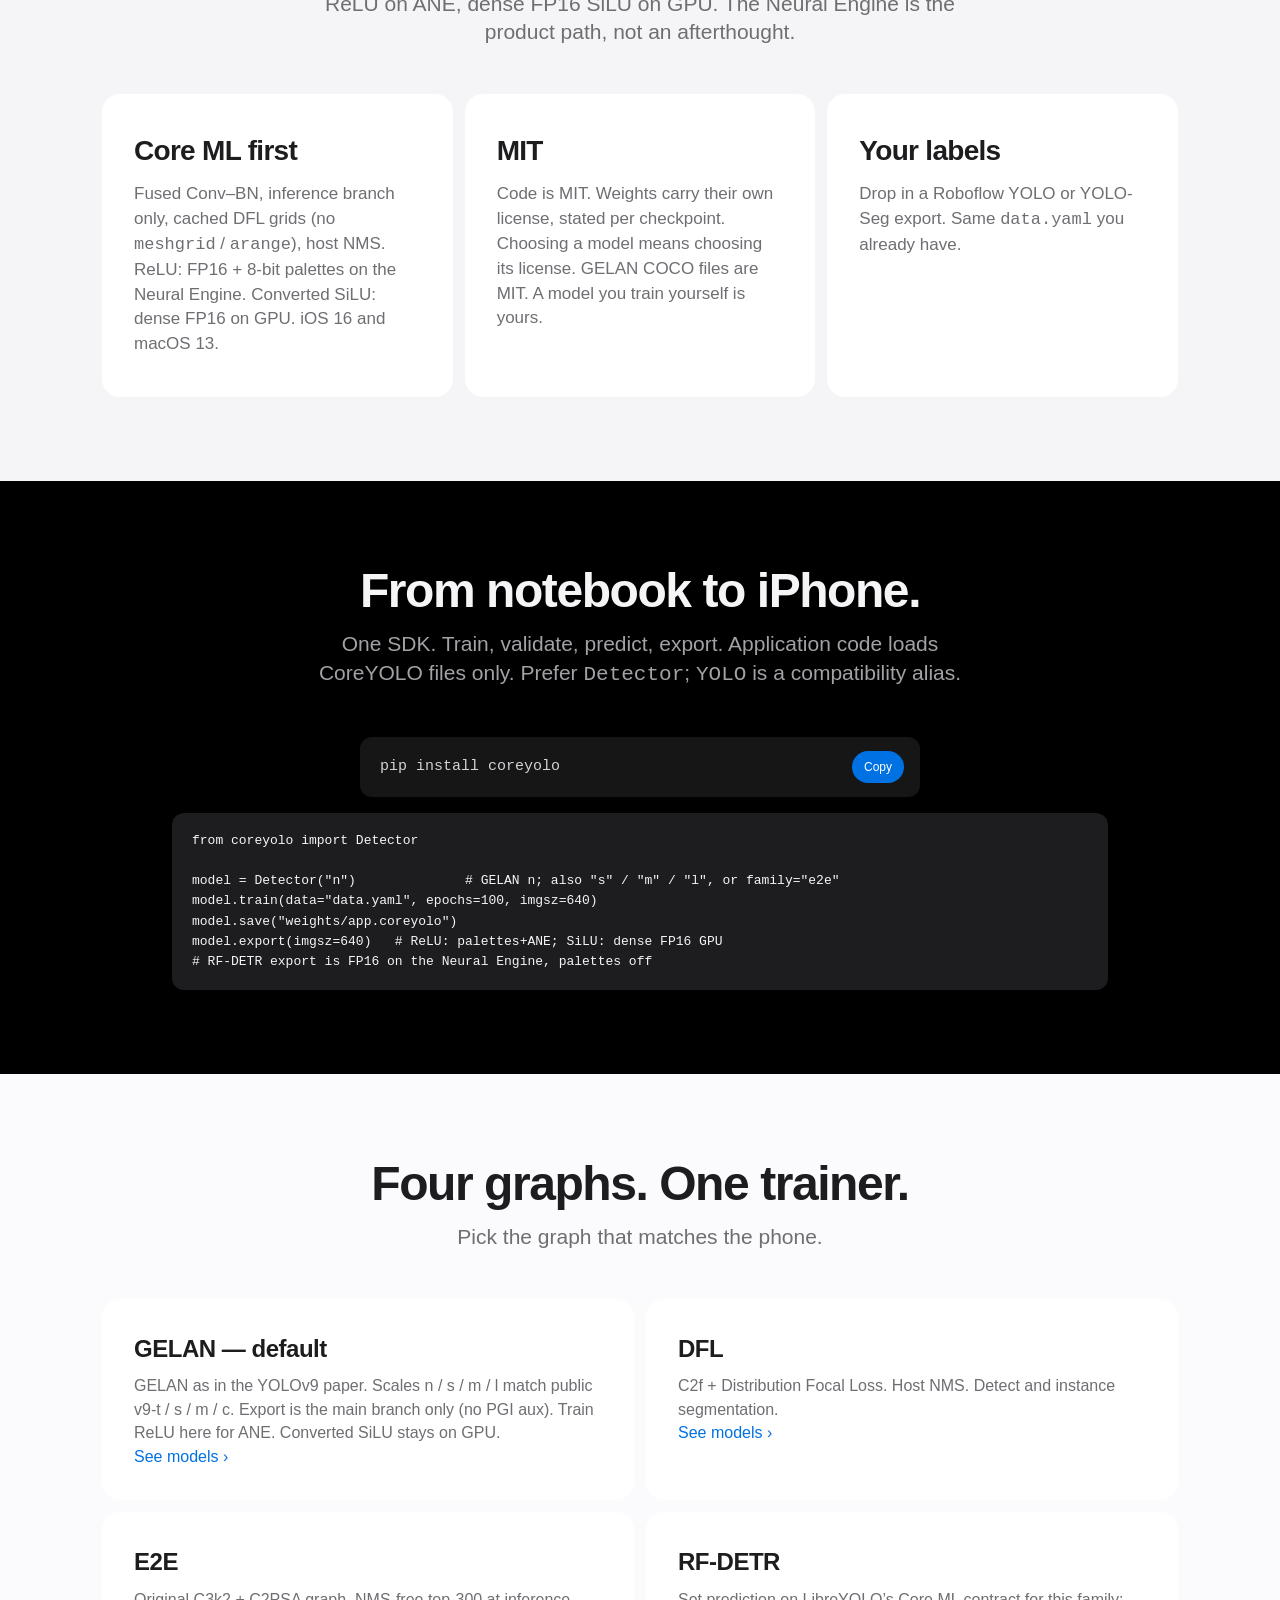
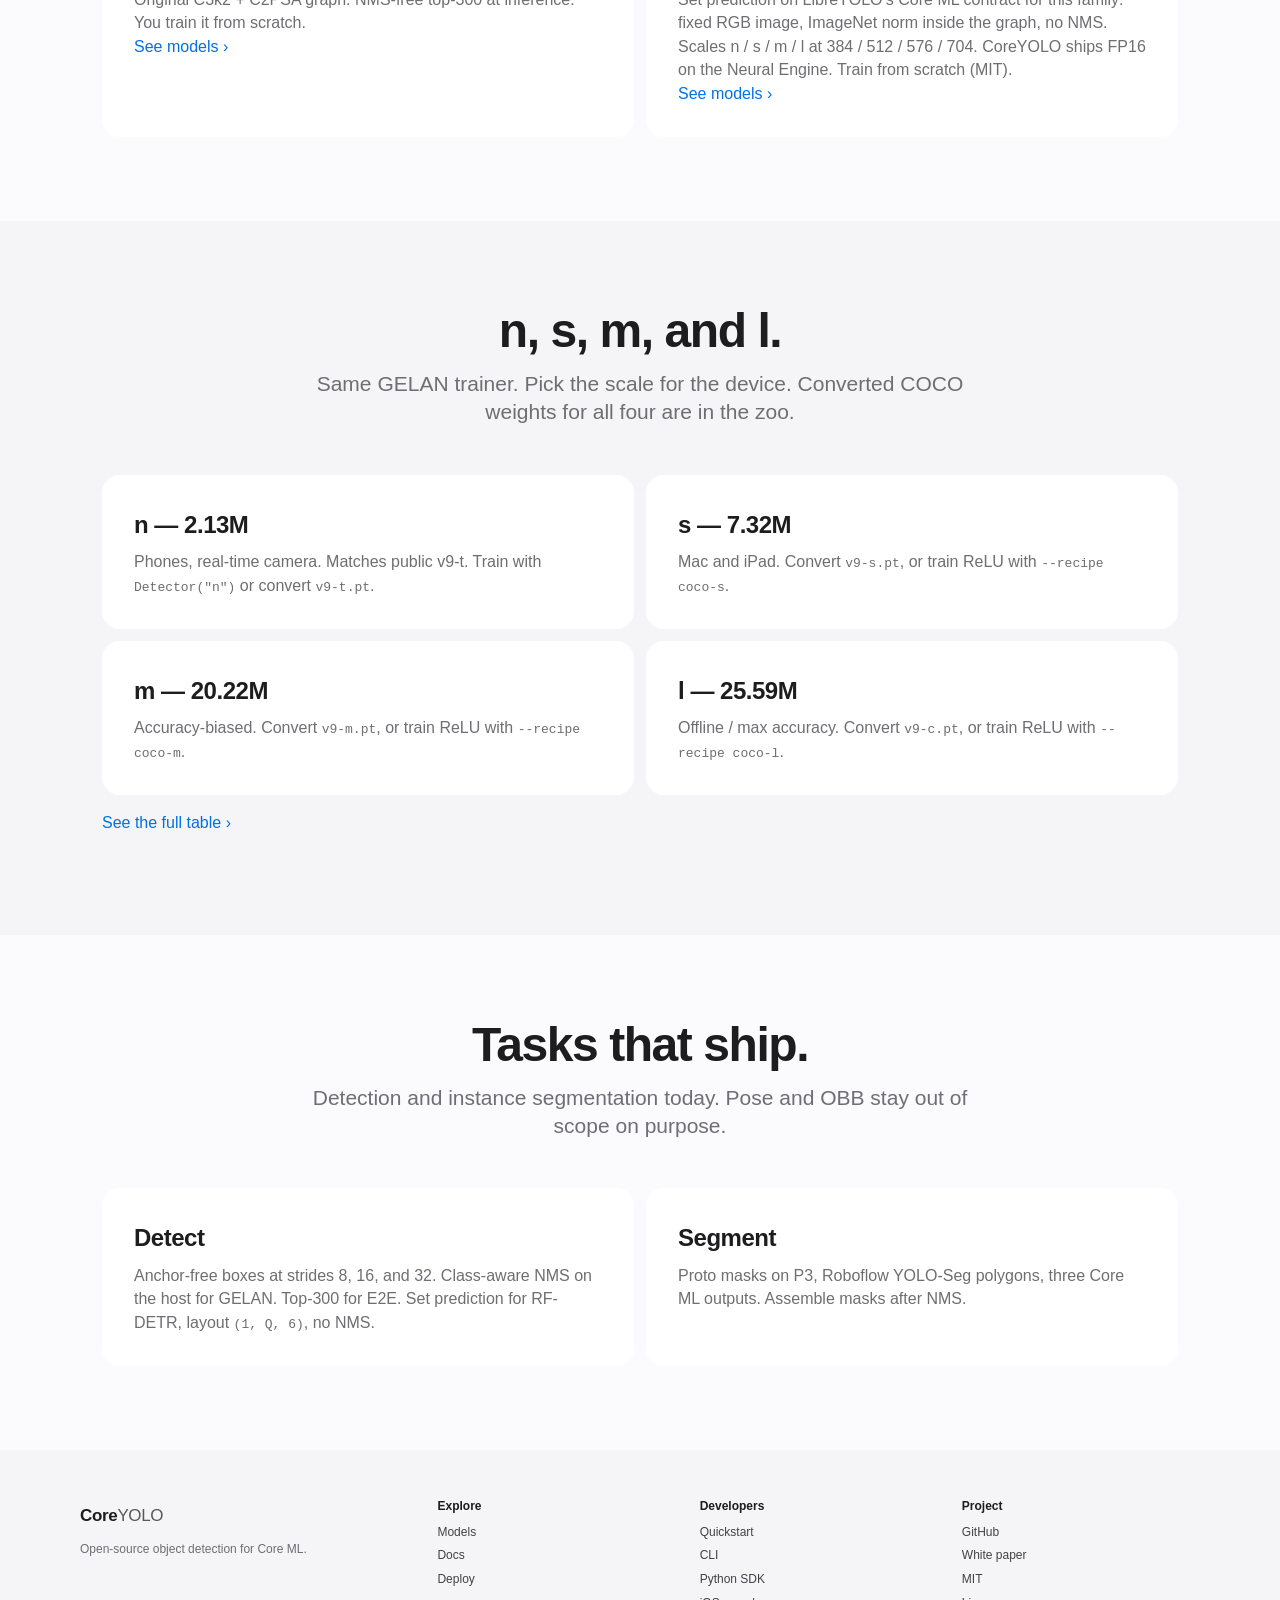
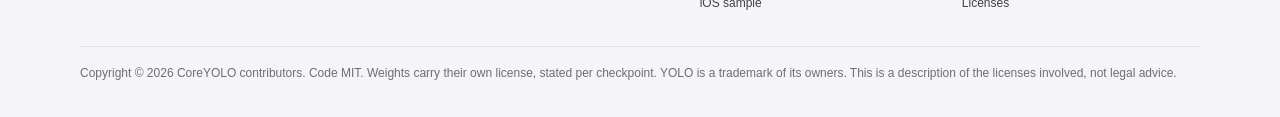
==== commit 2efce893: "Remove the leftover upstream copyright and AGPL notes from the site. Co-authored-by: Cursor <cursora" ====
--- a/website/index.html
+++ b/website/index.html
@@ -58,7 +58,7 @@
         </article>
         <article class="tile">
           <h3>MIT</h3>
-          <p>Code is MIT. Weights carry their own license, stated per checkpoint. Choosing a model means choosing its license. GELAN files from <code>v9-*.pt</code> are MIT. Other published YOLOv9 dumps stay AGPL-3.0; converting the file does not change its applicable terms.</p>
+          <p>Code is MIT. Weights carry their own license, stated per checkpoint. Choosing a model means choosing its license. GELAN COCO files are MIT. A model you train yourself is yours.</p>
         </article>
         <article class="tile">
           <h3>Your labels</h3>
@@ -93,7 +93,7 @@
       <div class="grid-2">
         <article class="card">
           <h3>GELAN — default</h3>
-          <p>GELAN as in the YOLOv9 paper. Scales n / s / m / l match public v9-t / s / m / c. Export is the main branch only (no PGI aux). Train ReLU here for ANE; optional convert of <code>v9-*.pt</code> stays SiLU (GPU) and MIT.</p>
+          <p>GELAN as in the YOLOv9 paper. Scales n / s / m / l match public v9-t / s / m / c. Export is the main branch only (no PGI aux). Train ReLU here for ANE. Converted SiLU stays on GPU.</p>
           <p><a href="models.html">See models ›</a></p>
         </article>
         <article class="card">
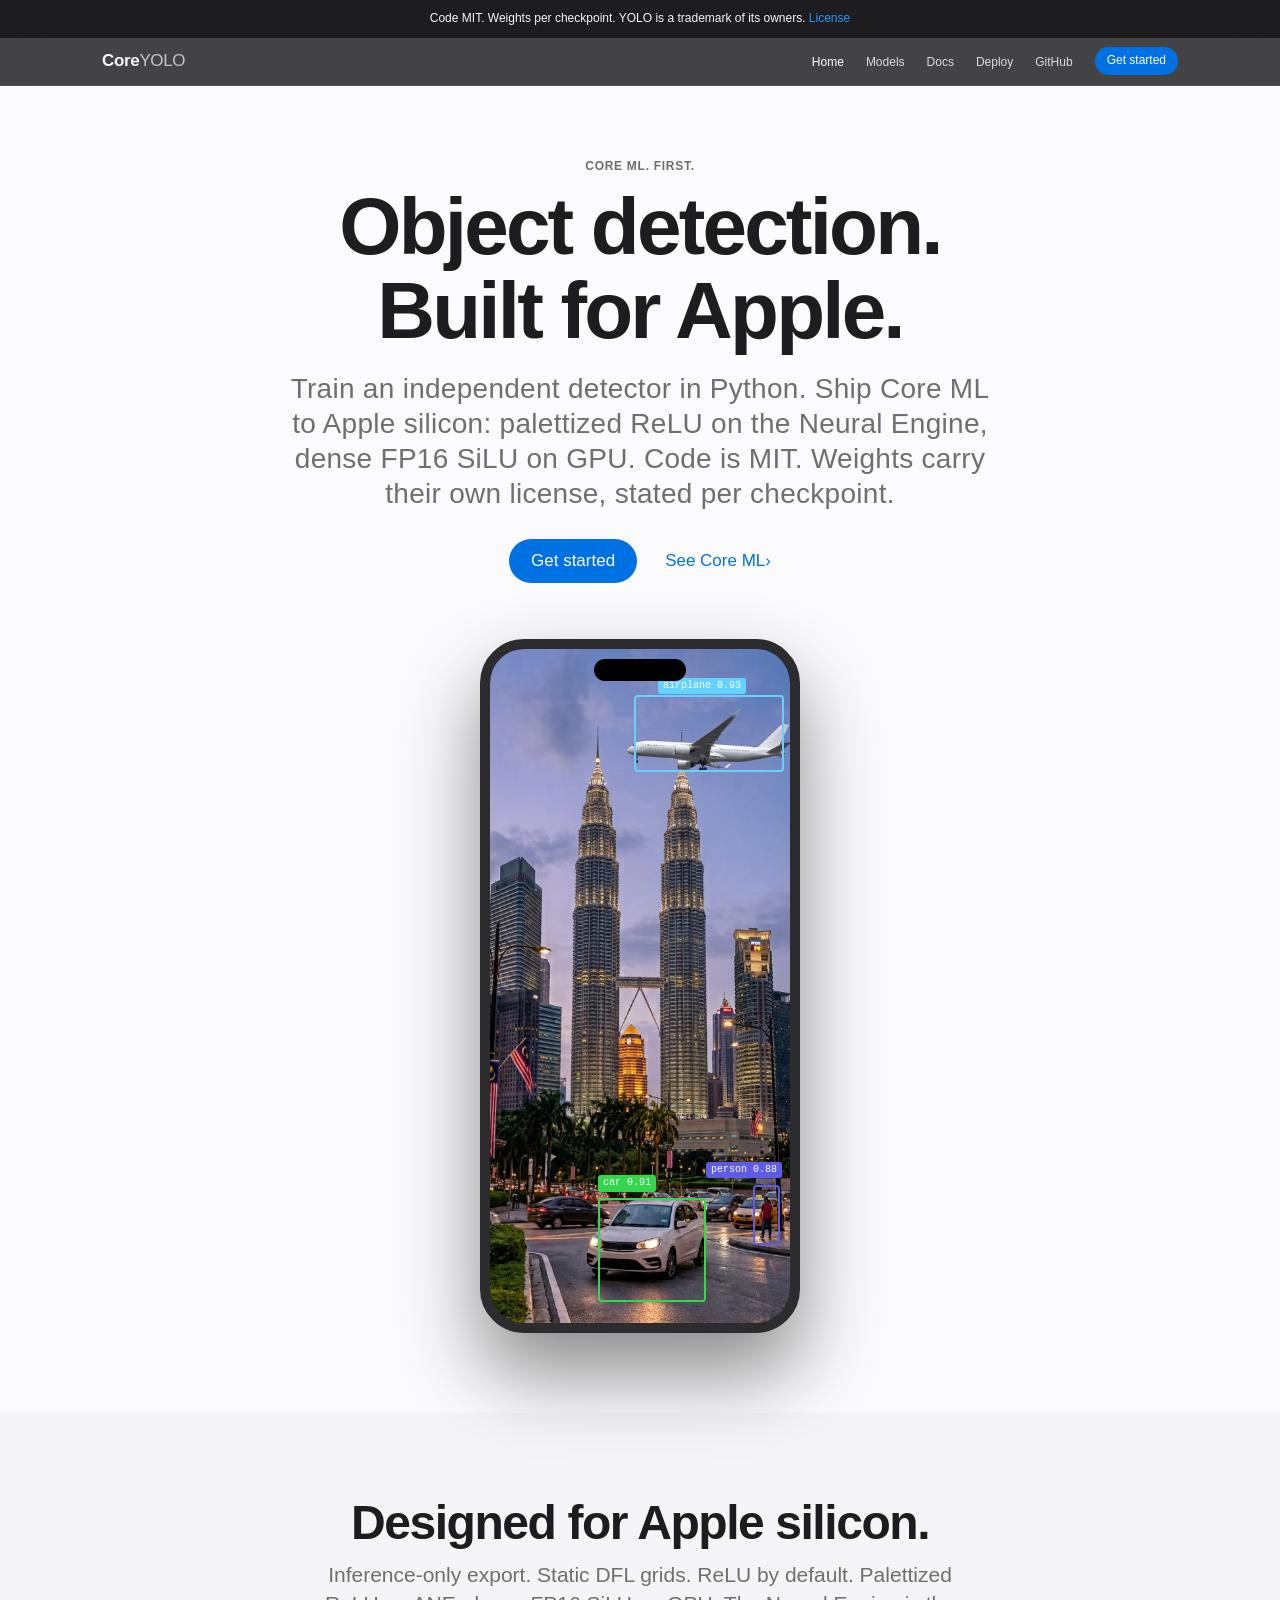
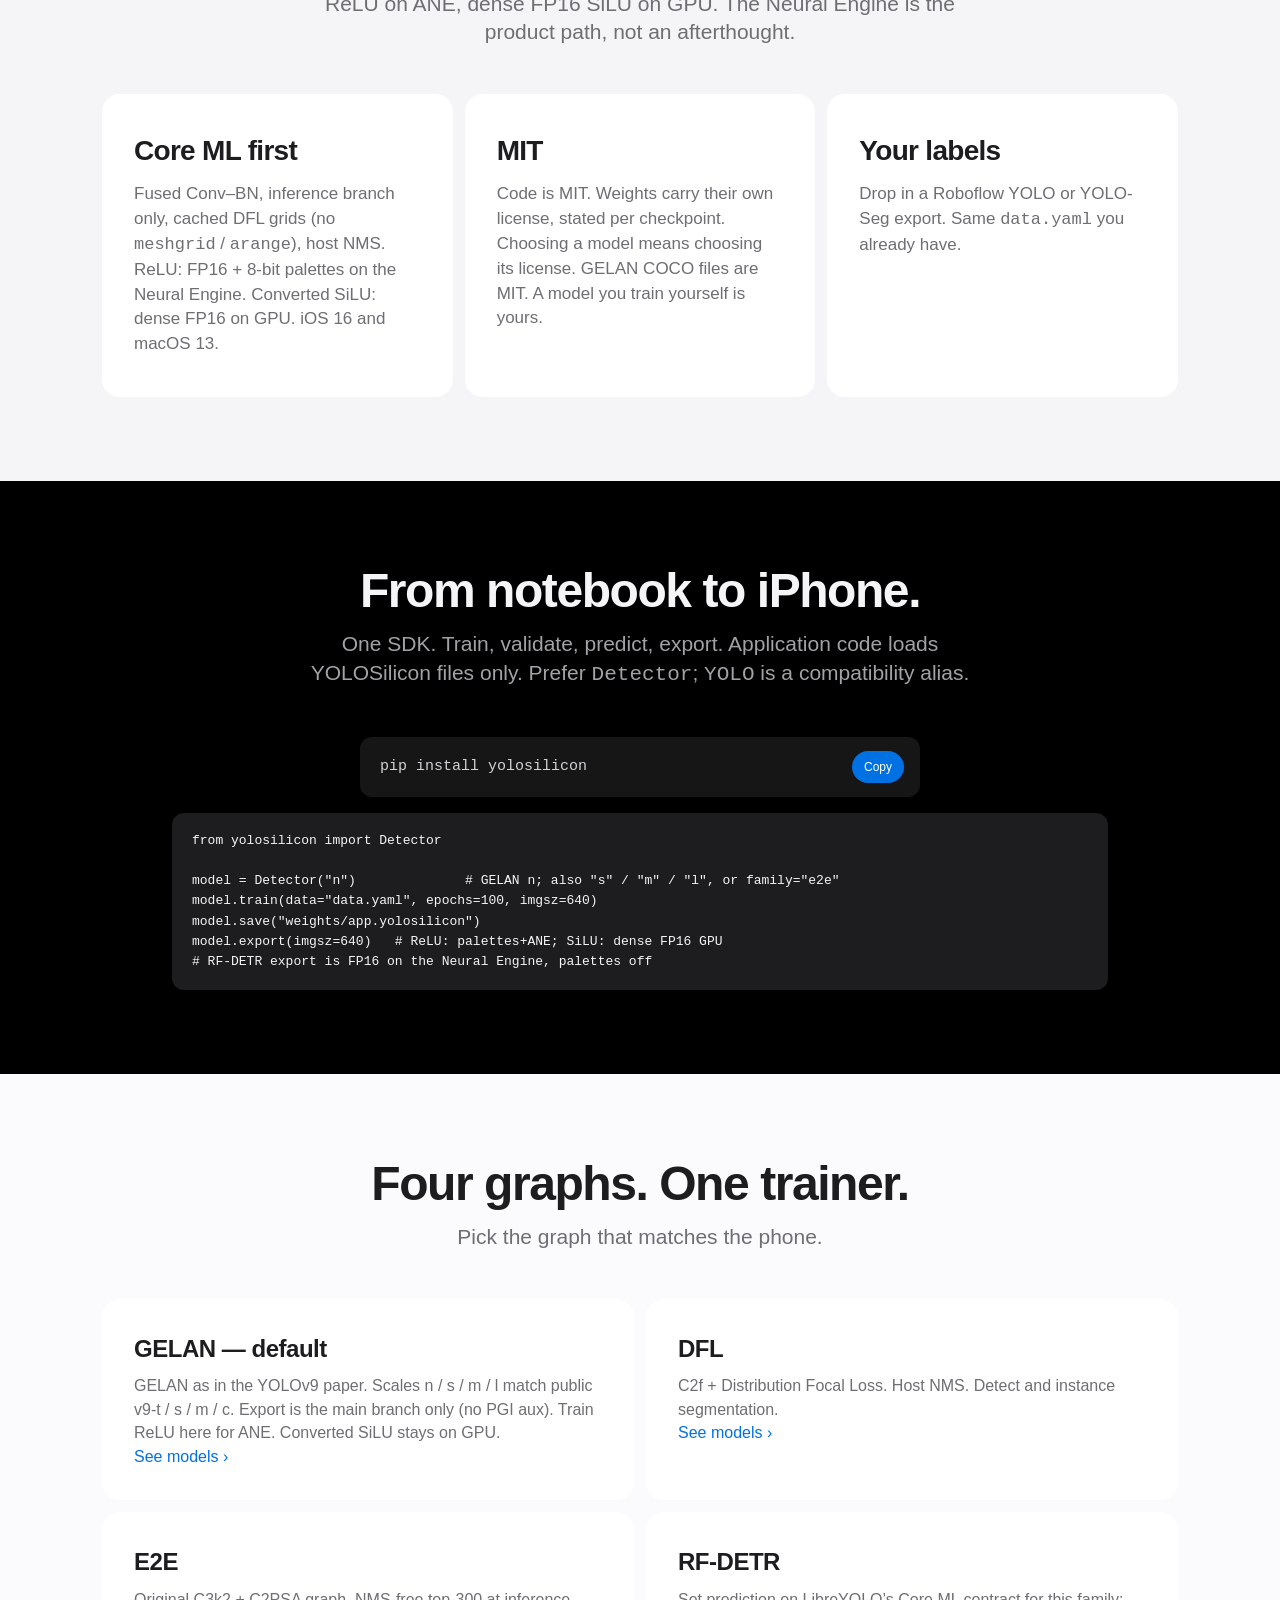
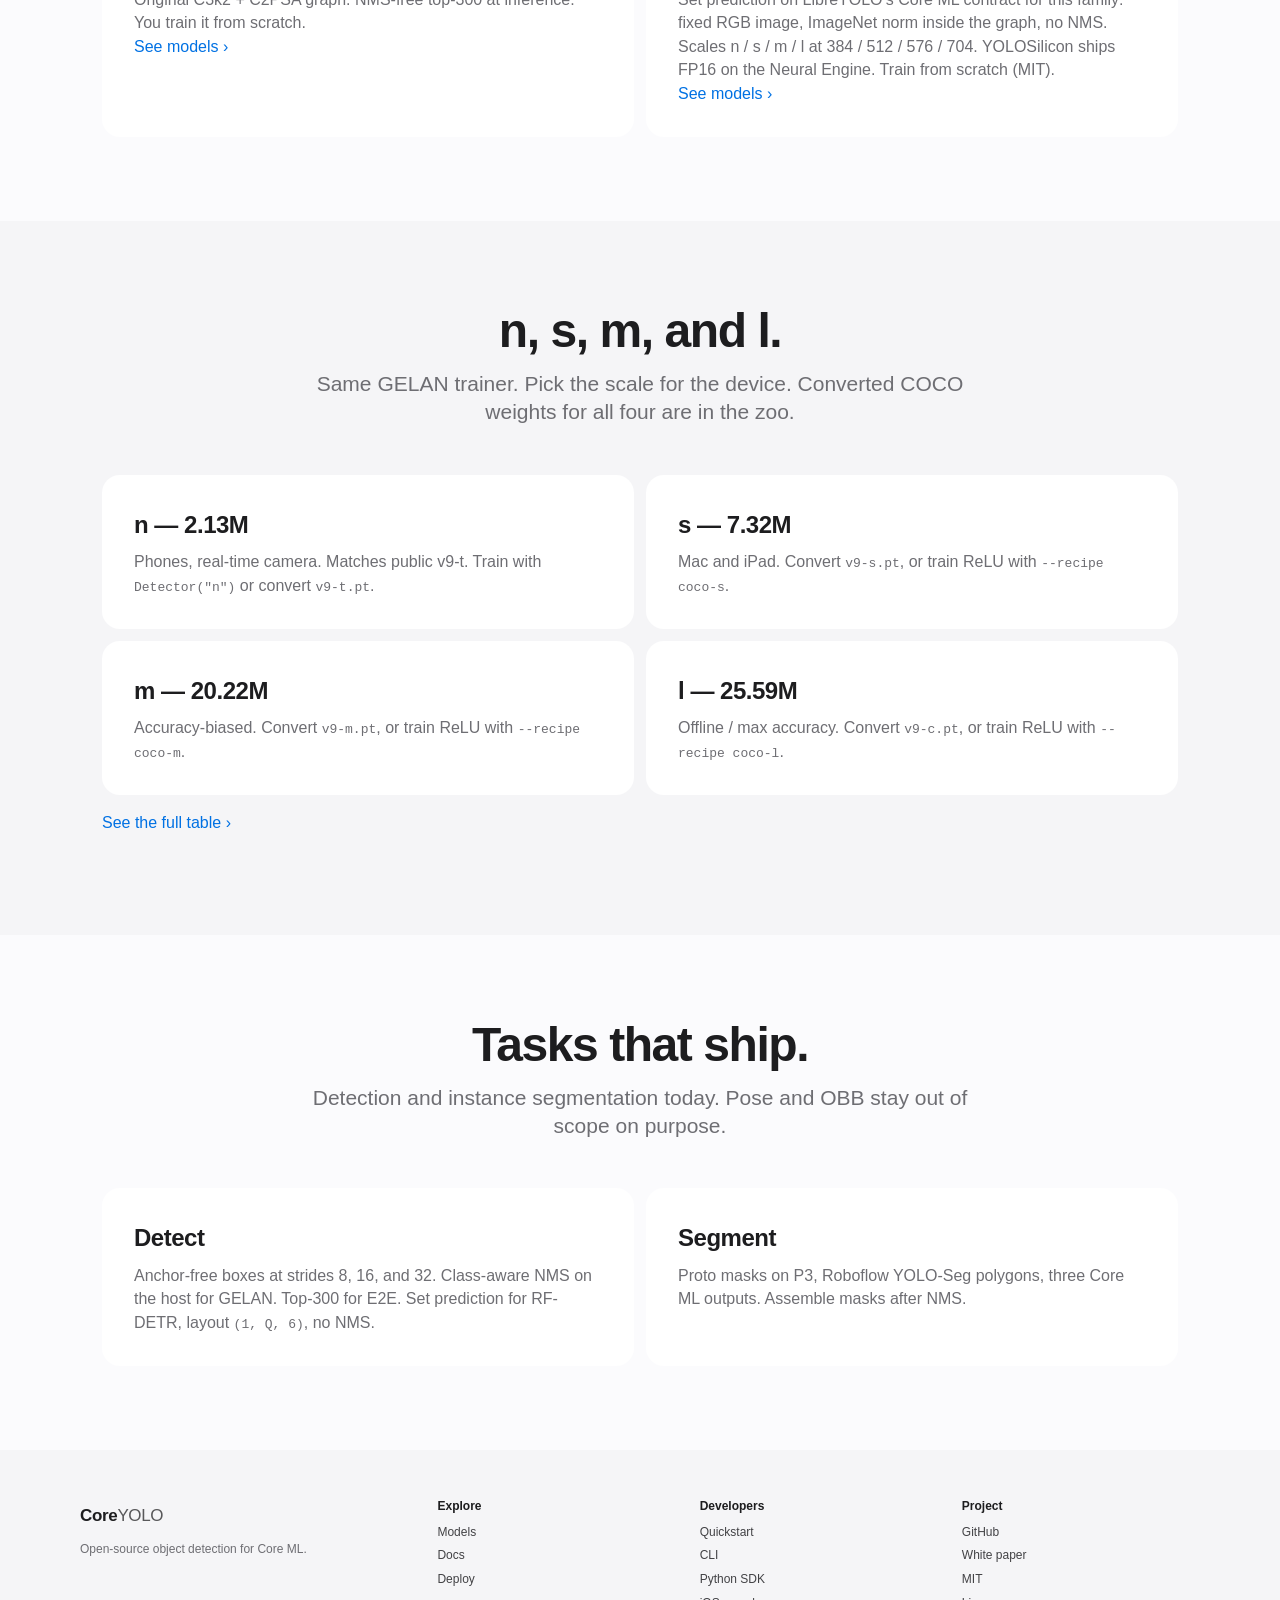
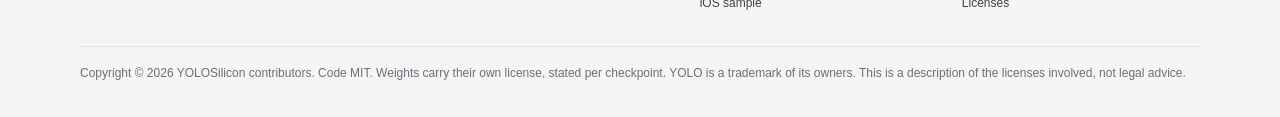
==== commit af295577: "Rename CoreYOLO to YOLOSilicon throughout entire codebase Major rebranding from CoreYOLO to YOLOSili" ====
--- a/website/index.html
+++ b/website/index.html
@@ -3,7 +3,7 @@
 <head>
   <meta charset="utf-8" />
   <meta name="viewport" content="width=device-width, initial-scale=1" />
-  <title>CoreYOLO — Object detection for Apple silicon</title>
+  <title>YOLOSilicon — Object detection for Apple silicon</title>
   <meta name="description" content="MIT code. Weights per checkpoint. Train in PyTorch, ship Core ML to Apple silicon." />
   <link rel="stylesheet" href="css/site.css?v=kl" />
 </head>
@@ -18,7 +18,7 @@
         <li><a href="models.html">Models</a></li>
         <li><a href="docs.html">Docs</a></li>
         <li><a href="deploy.html">Deploy</a></li>
-        <li><a href="https://github.com/zawawiAI/coreyolo">GitHub</a></li>
+        <li><a href="https://github.com/zawawiAI/yolosilicon">GitHub</a></li>
         <li><a class="nav-cta" href="docs.html#quickstart">Get started</a></li>
       </ul>
     </div>
@@ -71,16 +71,16 @@
   <section class="section dark">
     <div class="wrap">
       <h2>From notebook to iPhone.</h2>
-      <p class="lead">One SDK. Train, validate, predict, export. Application code loads CoreYOLO files only. Prefer <code>Detector</code>; <code>YOLO</code> is a compatibility alias.</p>
+      <p class="lead">One SDK. Train, validate, predict, export. Application code loads YOLOSilicon files only. Prefer <code>Detector</code>; <code>YOLO</code> is a compatibility alias.</p>
       <div class="install">
-        <code id="install-line">pip install coreyolo</code>
+        <code id="install-line">pip install yolosilicon</code>
         <button class="copy" type="button" data-copy="#install-line">Copy</button>
       </div>
-      <pre><code>from coreyolo import Detector
+      <pre><code>from yolosilicon import Detector
 
 model = Detector("n")              # GELAN n; also "s" / "m" / "l", or family="e2e"
 model.train(data="data.yaml", epochs=100, imgsz=640)
-model.save("weights/app.coreyolo")
+model.save("weights/app.yolosilicon")
 model.export(imgsz=640)   # ReLU: palettes+ANE; SiLU: dense FP16 GPU
 # RF-DETR export is FP16 on the Neural Engine, palettes off</code></pre>
     </div>
@@ -108,7 +108,7 @@
         </article>
         <article class="card">
           <h3>RF-DETR</h3>
-          <p>Set prediction on LibreYOLO’s Core ML contract for this family: fixed RGB image, ImageNet norm inside the graph, no NMS. Scales n / s / m / l at 384 / 512 / 576 / 704. CoreYOLO ships FP16 on the Neural Engine. Train from scratch (MIT).</p>
+          <p>Set prediction on LibreYOLO’s Core ML contract for this family: fixed RGB image, ImageNet norm inside the graph, no NMS. Scales n / s / m / l at 384 / 512 / 576 / 704. YOLOSilicon ships FP16 on the Neural Engine. Train from scratch (MIT).</p>
           <p><a href="models.html">See models ›</a></p>
         </article>
       </div>
@@ -175,17 +175,17 @@
         <a href="docs.html#quickstart">Quickstart</a>
         <a href="docs.html#cli">CLI</a>
         <a href="docs.html#sdk">Python SDK</a>
-        <a href="https://github.com/zawawiAI/coreyolo/tree/main/examples/ios">iOS sample</a>
+        <a href="https://github.com/zawawiAI/yolosilicon/tree/main/examples/ios">iOS sample</a>
       </div>
       <div>
         <h4>Project</h4>
-        <a href="https://github.com/zawawiAI/coreyolo">GitHub</a>
-        <a href="https://github.com/zawawiAI/coreyolo/blob/main/docs/CoreYOLO-White-Paper.pdf">White paper</a>
-        <a href="https://github.com/zawawiAI/coreyolo/blob/main/LICENSE">MIT</a>
+        <a href="https://github.com/zawawiAI/yolosilicon">GitHub</a>
+        <a href="https://github.com/zawawiAI/yolosilicon/blob/main/docs/YOLOSilicon-White-Paper.pdf">White paper</a>
+        <a href="https://github.com/zawawiAI/yolosilicon/blob/main/LICENSE">MIT</a>
         <a href="docs.html#license">Licenses</a>
       </div>
     </div>
-    <p class="legal">Copyright © 2026 CoreYOLO contributors. Code MIT. Weights carry their own license, stated per checkpoint. YOLO is a trademark of its owners. This is a description of the licenses involved, not legal advice.</p>
+    <p class="legal">Copyright © 2026 YOLOSilicon contributors. Code MIT. Weights carry their own license, stated per checkpoint. YOLO is a trademark of its owners. This is a description of the licenses involved, not legal advice.</p>
   </footer>
   <script src="js/site.js"></script>
 </body>
